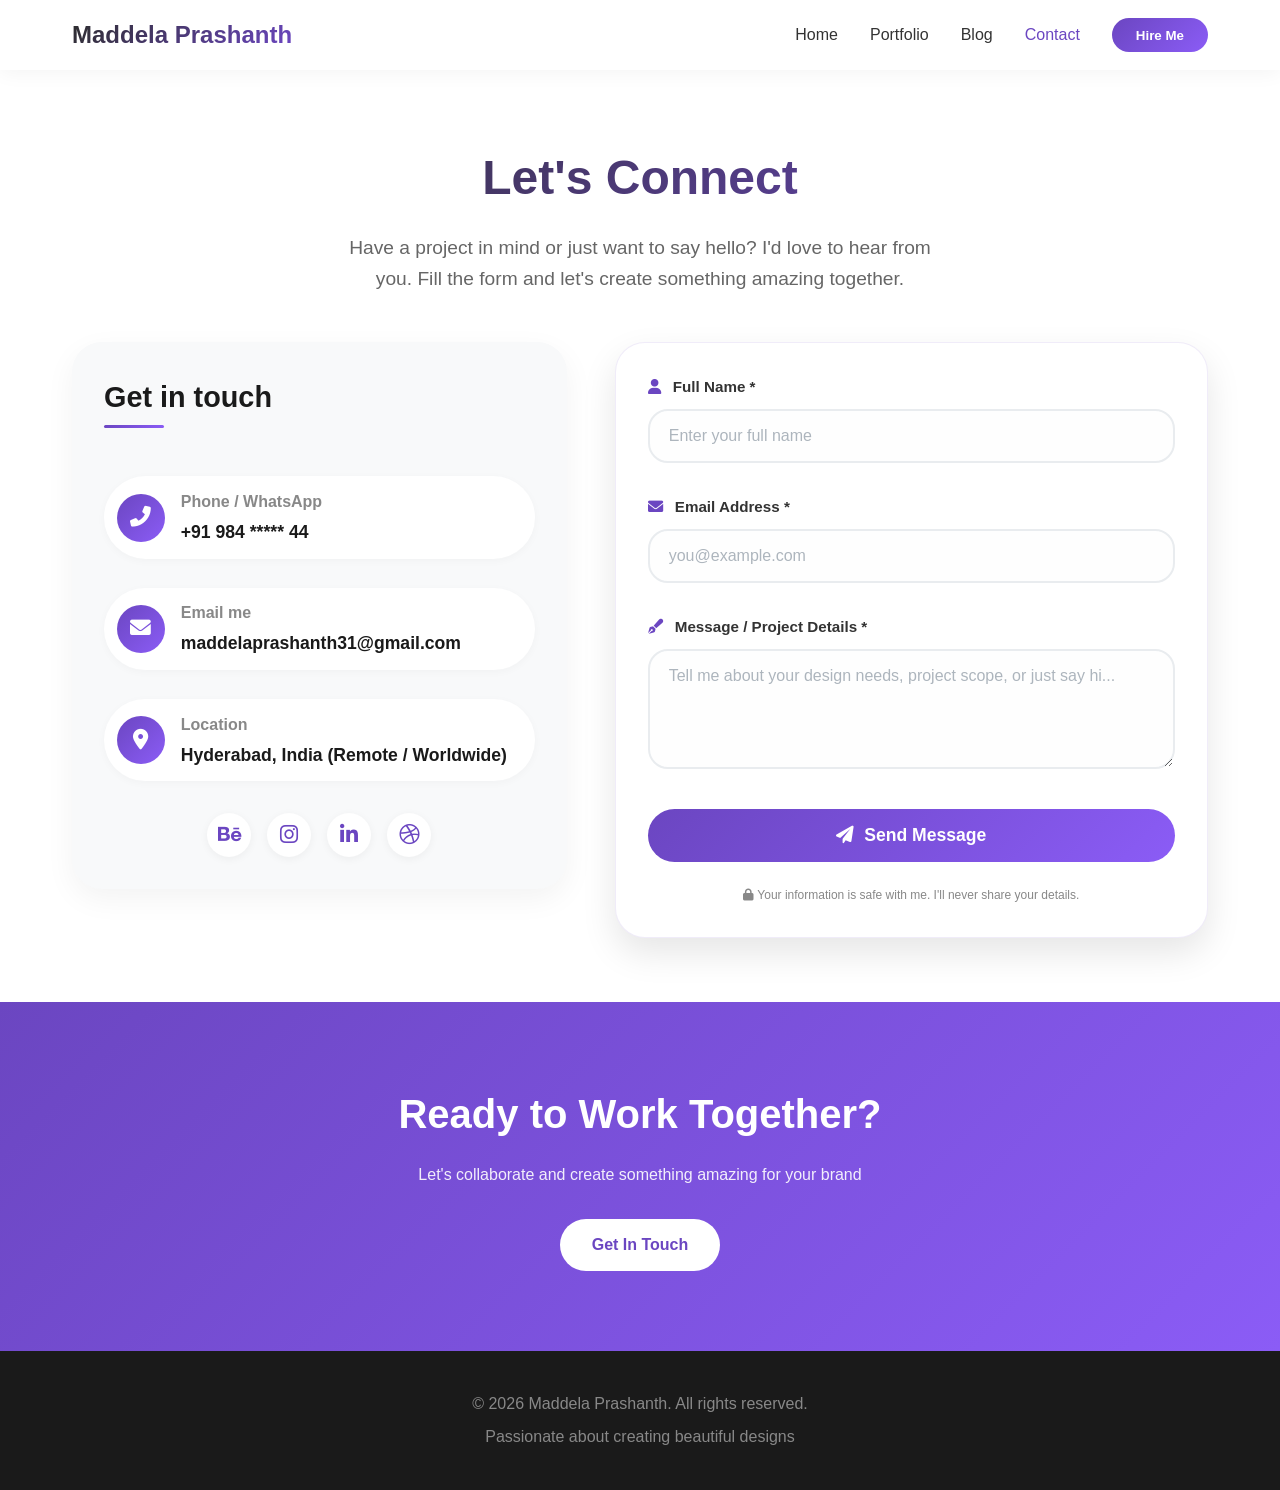
==== contact.html @ 42b09c0a "updated" ====
<!DOCTYPE html>
<html lang="en">
<head>
    <meta charset="UTF-8">
    <meta name="viewport" content="width=device-width, initial-scale=1.0">
    <meta name="description" content="Contact Maddela Prashanth - Graphic Designer for collaborations and projects">
    <title>Contact Me | Maddela Prashanth</title>
    <!-- Font Awesome Icons -->
    <link rel="stylesheet" href="https://cdnjs.cloudflare.com/ajax/libs/font-awesome/6.0.0-beta3/css/all.min.css">
    <link rel="stylesheet" href="index.css">
</head>
<body>
    <!-- Navigation Header (identical to existing design) -->
    <header class="navbar">
        <div class="nav-container">
            <div class="logo">
                <a href="index.html">Maddela Prashanth</a>
            </div>
            <button class="hamburger" id="hamburger">
                <span></span>
                <span></span>
                <span></span>
            </button>
            <nav class="nav-menu" id="navMenu">
                <a href="index.html" class="nav-link">Home</a>
                <a href="Portfolio Page.html" class="nav-link">Portfolio</a>
                <a href="https://prashanthdesigner07.blogspot.com/2025/08/graphic-design.html?m=1" target="_blank" class="nav-link">Blog</a>
                <a href="contact.html" class="nav-link active">Contact</a>
                <button class="btn-hire" id="hireMeBtn">Hire Me</button>
            </nav>
        </div>
    </header> 

    <!-- Contact Page Main Content -->
    <div class="contact-page-wrapper">
        <div class="contact-header">
            <h1>Let's Connect</h1>
            <p>Have a project in mind or just want to say hello? I'd love to hear from you. Fill the form and let's create something amazing together.</p>
        </div>

        <div class="contact-grid">
            <!-- Left side: contact information cards -->
            <div class="contact-info">
                <h3 class="info-title">Get in touch</h3>
                <div class="info-detail">
                    <div class="info-item">
                        <div class="info-icon"><i class="fas fa-phone-alt"></i></div>
                        <div class="info-text">
                            <h4>Phone / WhatsApp</h4>
                            <a href="tel:984-827-3244">+91 984 ***** 44</a>
                        </div>
                    </div>
                    <div class="info-item">
                        <div class="info-icon"><i class="fas fa-envelope"></i></div>
                        <div class="info-text">
                            <h4>Email me</h4>
                            <a href="mailto:maddelaprashanth31@gmail.com">maddelaprashanth31@gmail.com</a>
                        </div>
                    </div>
                    <div class="info-item">
                        <div class="info-icon"><i class="fas fa-map-marker-alt"></i></div>
                        <div class="info-text">
                            <h4>Location</h4>
                            <p>Hyderabad, India (Remote / Worldwide)</p>
                        </div>
                    </div>
                </div>
                <div class="social-links">
                    <a href="#" class="social-icon" aria-label="Behance"><i class="fab fa-behance"></i></a>
                    <a href="#" class="social-icon" aria-label="Instagram"><i class="fab fa-instagram"></i></a>
                    <a href="https://www.linkedin.com/in/maddela-prashanth-a5a349386" class="social-icon" aria-label="LinkedIn"><i class="fab fa-linkedin-in"></i></a>
                    <a href="#" class="social-icon" aria-label="Dribbble"><i class="fab fa-dribbble"></i></a>
                </div>
            </div>

            <!-- Right side: contact form with validation -->
            <div class="contact-form-container">
                <div class="success-message" id="successMessage">
                    <i class="fas fa-check-circle" style="font-size: 1.5rem;"></i>
                    <span>Thank you! Your message has been sent successfully. I'll get back to you soon.</span>
                </div>
                <form id="contactForm" action="#" method="POST">
                    <div class="form-group">
                        <label for="fullname"><i class="fas fa-user"></i> Full Name *</label>
                        <input type="text" id="fullname" class="form-control" placeholder="Enter your full name" autocomplete="name">
                        <div class="error-message" id="nameError"></div>
                    </div>
                    <div class="form-group">
                        <label for="email"><i class="fas fa-envelope"></i> Email Address *</label>
                        <input type="email" id="email" class="form-control" placeholder="you@example.com" autocomplete="email">
                        <div class="error-message" id="emailError"></div>
                    </div>
                    <div class="form-group">
                        <label for="message"><i class="fas fa-pen-fancy"></i> Message / Project Details *</label>
                        <textarea id="message" class="form-control" placeholder="Tell me about your design needs, project scope, or just say hi..."></textarea>
                        <div class="error-message" id="messageError"></div>
                    </div>
                    <button type="submit" class="btn-submit"><i class="fas fa-paper-plane"></i> Send Message</button>
                </form>
                <p style="font-size: 0.75rem; text-align: center; margin-top: 1.5rem; color: #888;">
                    <i class="fas fa-lock"></i> Your information is safe with me. I'll never share your details.
                </p>
            </div>
        </div>
    </div>

    <!-- CTA Section -->
    <section class="cta">
        <h2>Ready to Work Together?</h2>
        <p>Let's collaborate and create something amazing for your brand</p>
        <a href="tel:984-827-3244" class="btn btn-primary">Get In Touch</a>
    </section>

    <!-- Footer -->
    <footer class="footer">
        <div class="footer-content">
            <p>&copy; 2026 Maddela Prashanth. All rights reserved.</p>
            <p>Passionate about creating beautiful designs</p>
        </div>
    </footer>

    <!-- Modal for Portfolio Items (kept for consistency) -->
    <div id="portfolioModal" class="modal">
        <div class="modal-content">
            <span class="modal-close">&times;</span>
            <div class="modal-image-container">
                <img id="modalImage" src="" alt="Portfolio Image">
            </div>
            <div class="modal-info">
                <h3 id="modalTitle"></h3>
                <p id="modalCategory"></p>
            </div>
        </div>
    </div>

    <script src="script.js"></script>
    <!-- Additional contact form validation that integrates with existing script.js -->
    <script>
---- index.css ----
/* ==================== RESET & BASE STYLES ==================== */
* {
    margin: 0;
    padding: 0;
    box-sizing: border-box;
}

body {
    font-family: 'Segoe UI', Tahoma, Geneva, Verdana, sans-serif;
    line-height: 1.6;
    color: #1a1a1a;
    background-color: #ffffff;
    overflow-x: hidden;
}

/* ==================== NAVBAR ==================== */
.navbar {
    position: fixed;
    top: 0;
    width: 100%;
    background: rgba(255, 255, 255, 0.98);
    backdrop-filter: blur(10px);
    box-shadow: 0 2px 20px rgba(0, 0, 0, 0.05);
    z-index: 1000;
    padding: 1rem 0;
}

.nav-container {
    max-width: 1200px;
    margin: 0 auto;
    padding: 0 2rem;
    display: flex;
    justify-content: space-between;
    align-items: center;
}

.logo a {
    font-size: 1.5rem;
    font-weight: 700;
    text-decoration: none;
    background: linear-gradient(135deg, #2d2d2d, #6b46c1);
    -webkit-background-clip: text;
    background-clip: text;
    color: transparent;
}

.nav-menu {
    display: flex;
    gap: 2rem;
    align-items: center;
}

.nav-link {
    text-decoration: none;
    color: #333;
    font-weight: 500;
    transition: color 0.3s;
}

.nav-link:hover, .nav-link.active {
    color: #6b46c1;
}

.btn-hire {
    background: linear-gradient(135deg, #6b46c1, #8b5cf6);
    border: none;
    padding: 0.6rem 1.5rem;
    border-radius: 40px;
    color: white;
    font-weight: 600;
    cursor: pointer;
    transition: transform 0.3s, box-shadow 0.3s;
}

.btn-hire:hover {
    transform: translateY(-2px);
    box-shadow: 0 5px 15px rgba(107, 70, 193, 0.3);
}

/* Hamburger Menu */
.hamburger {
    display: none;
    flex-direction: column;
    cursor: pointer;
    background: none;
    border: none;
}

.hamburger span {
    width: 25px;
    height: 3px;
    background: #333;
    margin: 3px 0;
    transition: 0.3s;
}

/* ==================== HERO SECTION ==================== */
.hero {
    display: flex;
    align-items: center;
    justify-content: space-between;
    max-width: 1200px;
    margin: 120px auto 0;
    padding: 4rem 2rem;
    gap: 3rem;
}

.hero-content {
    flex: 1;
}

.hero-title {
    font-size: 4rem;
    line-height: 1.2;
    margin-bottom: 1.5rem;
}

.gradient-text {
    background: linear-gradient(135deg, #6b46c1, #e94057);
    -webkit-background-clip: text;
    background-clip: text;
    color: transparent;
}

.highlight {
    color: #6b46c1;
}

.hero-subtitle {
    font-size: 1.2rem;
    color: #666;
    margin-bottom: 2rem;
    max-width: 500px;
}

.hero-image {
    flex: 1;
    display: flex;
    justify-content: center;
}

.image-placeholder-1 {
    background-image: url("imagess/Circle.png");
    background-size: cover;
    width: 350px;
    height: 350px;
    /* background: linear-gradient(135deg, #6b46c1, #8b5cf6); */
    border-radius: 50%;
    box-shadow: 0 20px 40px rgba(107, 70, 193, 0.2);
}

/* ==================== BUTTONS ==================== */
.btn {
    display: inline-block;
    padding: 0.8rem 2rem;
    text-decoration: none;
    border-radius: 40px;
    font-weight: 600;
    transition: all 0.3s;
    cursor: pointer;
}

.btn-primary {
    background: linear-gradient(135deg, #6b46c1, #8b5cf6);
    color: white;
    border: none;
}

.btn-primary:hover {
    transform: translateY(-3px);
    box-shadow: 0 10px 20px rgba(107, 70, 193, 0.3);
}

.btn-secondary {
    background: transparent;
    color: #6b46c1;
    border: 2px solid #6b46c1;
}

.btn-secondary:hover {
    background: #6b46c1;
    color: white;
}

/* ==================== ABOUT SECTION ==================== */
.about {
    background: #f8f9fa;
    padding: 5rem 2rem;
}

.about-content {
    max-width: 1200px;
    margin: 0 auto;
    display: flex;
    align-items: center;
    gap: 4rem;
}

.about-text {
    flex: 1;
}

.about-text h2 {
    font-size: 2.5rem;
    margin-bottom: 1.5rem;
}

.about-text p {
    color: #666;
    margin-bottom: 2rem;
    line-height: 1.8;
}

.about-image {
    flex: 1;
}

.image-placeholder {
    background-image: url("imagess/system.png");
    background-size: cover;
    width: 100%;
    height: 300px;
    /* background: linear-gradient(135deg, #ddd, #bbb); */
    border-radius: 20px;
}

/* ==================== SERVICES SECTION ==================== */
.services {
    max-width: 1200px;
    margin: 0 auto;
    padding: 5rem 2rem;
    text-align: center;
}

.services h2 {
    font-size: 2.5rem;
    margin-bottom: 3rem;
}

.services-grid {
    display: grid;
    grid-template-columns: repeat(auto-fit, minmax(300px, 1fr));
    gap: 2rem;
}

.service-card {
    background: white;
    padding: 2rem;
    border-radius: 20px;
    box-shadow: 0 5px 20px rgba(0, 0, 0, 0.05);
    transition: transform 0.3s;
}

.service-card:hover {
    transform: translateY(-10px);
}

.service-icon {
    margin-bottom: 1.5rem;
}

.icon-box {
    background-image: url("./imagess/Social\ Media\ Icon.png");
    background-size: cover;
    width: 90px;
    height: 90px;
    /* background: linear-gradient(135deg, #6b46c1, #8b5cf6); */
    border-radius: 20px;
    margin: 0 auto;
}

.icon-box-2 {
        background-image: url("./imagess/Broucher\ icon.png");
    background-size: cover;
    width: 90px;
    height: 90px;
    /* background: linear-gradient(135deg, #6b46c1, #8b5cf6); */
    border-radius: 20px;
    margin: 0 auto;
}

.icon-box-3 {
            background-image: url("./imagess/Print\ icon.png");
    background-size: cover;
    width: 90px;
    height: 90px;
    /* background: linear-gradient(135deg, #6b46c1, #8b5cf6); */
    border-radius: 20px;
    margin: 0 auto;
}

.service-card h3 {
    margin-bottom: 1rem;
}

.service-card p {
    color: #666;
}

/* ==================== PORTFOLIO PAGE STYLES ==================== */
.portfolio-header {
    text-align: center;
    padding: 120px 2rem 3rem;
    background: linear-gradient(135deg, #f8f9fa, #fff);
}

.portfolio-header h1 {
    font-size: 3rem;
    margin-bottom: 1rem;
}

.filter-section {
    text-align: center;
    padding: 2rem;
}

.filter-buttons {
    display: flex;
    justify-content: center;
    gap: 1rem;
    flex-wrap: wrap;
}

.filter-btn {
    padding: 0.6rem 1.5rem;
    border: 2px solid #6b46c1;
    background: transparent;
    color: #6b46c1;
    border-radius: 40px;
    cursor: pointer;
    font-weight: 600;
    transition: all 0.3s;
}

.filter-btn:hover, .filter-btn.active {
    background: #6b46c1;
    color: white;
}

.portfolio {
    max-width: 1200px;
    margin: 0 auto;
    padding: 2rem;
}

.portfolio-grid {
    display: grid;
    grid-template-columns: repeat(auto-fill, minmax(350px, 1fr));
    gap: 2rem;
}

.portfolio-item {
    background: white;
    border-radius: 15px;
    overflow: hidden;
    box-shadow: 0 5px 15px rgba(0, 0, 0, 0.1);
    cursor: pointer;
    transition: transform 0.3s, box-shadow 0.3s;
}

.portfolio-item:hover {
    transform: translateY(-5px);
    box-shadow: 0 10px 25px rgba(0, 0, 0, 0.15);
}

.portfolio-image {
    height: 250px;
    overflow: hidden;
}

.image-placeholder-3, .image-placeholder-4, .image-placeholder-5,
.image-placeholder-6, .image-placeholder-7, .image-placeholder-8,
.image-placeholder-9, .image-placeholder-10, .image-placeholder-11 {
    width: 100%;
    height: 100%;
    background-size: cover;
    background-position: center;
    transition: transform 0.3s;
}

.portfolio-item:hover .portfolio-image div {
    transform: scale(1.05);
}

/* Portfolio Image Backgrounds */
.image-placeholder-3 { background-image: url('https://images.unsplash.com/photo-1442512595331-e89e73853f31?w=400&h=250&fit=crop'); background-size: cover; }
.image-placeholder-4 { background-image: url('imagess/SAIL\ INTO\ Discover\ the\ world\'s\ most\ breathtaking.jpg'); background-size: cover; }
.image-placeholder-5 { background-image: url('https://images.unsplash.com/photo-1556761175-b413da4baf72?w=400&h=250&fit=crop'); background-size: cover; }
.image-placeholder-6 { background-image: url('https://images.unsplash.com/photo-1445205170230-053b83016050?w=400&h=250&fit=crop'); background-size: cover; }
.image-placeholder-7 { background-image: url('https://images.unsplash.com/photo-1561070791-2526d30994b5?w=400&h=250&fit=crop'); background-size: cover; }
.image-placeholder-8 { background-image: url('imagess/Graphihc\ Designer.jpg'); background-size: cover; }
.image-placeholder-9 { background-image: url('https://images.unsplash.com/photo-1517248135467-4c7edcad34c4?w=400&h=250&fit=crop'); background-size: cover; }
.image-placeholder-10 { background-image: url('https://images.unsplash.com/photo-1512941937669-90a1b58e7e9c?w=400&h=250&fit=crop'); background-size: cover; }
.image-placeholder-11 { background-image: url('https://images.unsplash.com/photo-1563986768609-322da13575f3?w=400&h=250&fit=crop'); background-size: cover; }

.portfolio-info {
    padding: 1.5rem;
}

.portfolio-info h3 {
    margin-bottom: 0.5rem;
}

.portfolio-info p {
    color: #6b46c1;
    font-weight: 500;
}

/* ==================== MODAL STYLES ==================== */
.modal {
    display: none;
    position: fixed;
    z-index: 2000;
    left: 0;
    top: 0;
    width: 100%;
    height: 100%;
    background-color: rgba(0, 0, 0, 0.85);
    backdrop-filter: blur(5px);
    animation: fadeIn 0.3s ease;
}

@keyframes fadeIn {
    from { opacity: 0; }
    to { opacity: 1; }
}

.modal-content {
    position: relative;
    background: white;
    margin: 5% auto;
    padding: 0;
    width: 90%;
    height: 100%;
    max-width: 800px;
    border-radius: 20px;
    overflow: hidden;
    animation: slideUp 0.3s ease;
}

@keyframes slideUp {
    from {
        transform: translateY(50px);
        opacity: 0;
    }
    to {
        transform: translateY(0);
        opacity: 1;
    }
}

.modal-close {
    position: absolute;
    top: 15px;
    right: 25px;
    color: white;
    font-size: 35px;
    font-weight: bold;
    cursor: pointer;
    z-index: 10;
    background: rgba(0,0,0,0.5);
    width: 40px;
    height: 40px;
    border-radius: 50%;
    display: flex;
    align-items: center;
    justify-content: center;
    transition: 0.3s;
}

.modal-close:hover {
    background: #6b46c1;
    transform: rotate(90deg);
}

.modal-image-container {
    width: 100%;
    max-height: 500px;
    overflow: hidden;
}

#modalImage {
    width: 100%;
    height: auto;
    display: block;
}

.modal-info {
    padding: 1.5rem;
    text-align: center;
}

.modal-info h3 {
    font-size: 1.8rem;
    margin-bottom: 0.5rem;
    color: #1a1a1a;
}

.modal-info p {
    color: #6b46c1;
    font-weight: 500;
    font-size: 1.1rem;
}

/* ==================== CTA SECTION ==================== */
.cta {
    text-align: center;
    padding: 5rem 2rem;
    background: linear-gradient(135deg, #6b46c1, #8b5cf6);
    color: white;
}

.cta h2 {
    font-size: 2.5rem;
    margin-bottom: 1rem;
}

.cta p {
    margin-bottom: 2rem;
    opacity: 0.9;
}

.cta .btn-primary {
    background: white;
    color: #6b46c1;
}

.cta .btn-primary:hover {
    transform: translateY(-3px);
    box-shadow: 0 10px 20px rgba(0, 0, 0, 0.2);
}

/* ==================== FOOTER ==================== */
.footer {
    background: #1a1a1a;
    color: #888;
    text-align: center;
    padding: 2rem;
}

.footer-content p {
    margin: 0.5rem 0;
}

/* ==================== RESPONSIVE DESIGN ==================== */
@media (max-width: 768px) {
    .hamburger {
        display: flex;
    }
    
    .nav-menu {
        position: fixed;
        top: 70px;
        left: -100%;
        width: 100%;
        height: calc(100vh - 70px);
        background: white;
        flex-direction: column;
        padding: 2rem;
        transition: left 0.3s;
        gap: 1.5rem;
    }
    
    .nav-menu.active {
        left: 0;
    }
    
    .hamburger.active span:nth-child(1) {
        transform: rotate(45deg) translate(5px, 5px);
    }
    
    .hamburger.active span:nth-child(2) {
        opacity: 0;
    }
    
    .hamburger.active span:nth-child(3) {
        transform: rotate(-45deg) translate(7px, -6px);
    }
    
    .hero {
        flex-direction: column;
        text-align: center;
        margin-top: 80px;
    }
    
    .hero-title {
        font-size: 2.5rem;
    }
    
    .hero-subtitle {
        margin-left: auto;
        margin-right: auto;
    }
    
    .about-content {
        flex-direction: column;
        text-align: center;
    }
    
    .portfolio-grid {
        grid-template-columns: 1fr;
    }
    
    .modal-content {
        width: 95%;
        margin: 10% auto;
    }
    
    .modal-info h3 {
        font-size: 1.4rem;
    }
}

/* ==================== CONTACT PAGE STYLES ==================== */
/* Add these styles to your existing index.css file */

.contact-page-wrapper {
    max-width: 1200px;
    margin: 0 auto;
    padding: 140px 2rem 4rem;
}

.contact-header {
    text-align: center;
    margin-bottom: 3rem;
}

.contact-header h1 {
    font-size: 3rem;
    background: linear-gradient(135deg, #2d2d2d, #6b46c1);
    -webkit-background-clip: text;
    background-clip: text;
    color: transparent;
    margin-bottom: 1rem;
}

.contact-header p {
    color: #666;
    font-size: 1.2rem;
    max-width: 600px;
    margin: 0 auto;
}

.contact-grid {
    display: grid;
    grid-template-columns: 1fr 1.2fr;
    gap: 3rem;
    align-items: start;
}

/* Contact Info Cards */
.contact-info {
    background: #f8f9fa;
    border-radius: 30px;
    padding: 2rem;
    box-shadow: 0 10px 30px rgba(0, 0, 0, 0.05);
    transition: transform 0.3s;
}

.contact-info:hover {
    transform: translateY(-5px);
}

.info-title {
    font-size: 1.8rem;
    margin-bottom: 1.5rem;
    color: #1a1a1a;
    position: relative;
    display: inline-block;
}

.info-title:after {
    content: '';
    position: absolute;
    bottom: -8px;
    left: 0;
    width: 60px;
    height: 3px;
    background: linear-gradient(135deg, #6b46c1, #8b5cf6);
    border-radius: 3px;
}

.info-detail {
    margin: 2rem 0;
}

.info-item {
    display: flex;
    align-items: center;
    gap: 1rem;
    margin-bottom: 1.8rem;
    padding: 0.8rem;
    background: white;
    border-radius: 60px;
    transition: all 0.3s;
    box-shadow: 0 2px 8px rgba(0, 0, 0, 0.03);
}

.info-item:hover {
    transform: translateX(5px);
    box-shadow: 0 5px 15px rgba(107, 70, 193, 0.1);
}

.info-icon {
    width: 48px;
    height: 48px;
    background: linear-gradient(135deg, #6b46c1, #8b5cf6);
    border-radius: 50%;
    display: flex;
    align-items: center;
    justify-content: center;
    color: white;
    font-size: 1.3rem;
}

.info-text h4 {
    font-size: 1rem;
    color: #888;
    margin-bottom: 0.2rem;
}

.info-text p, .info-text a {
    font-size: 1.1rem;
    font-weight: 600;
    color: #1a1a1a;
    text-decoration: none;
    transition: color 0.3s;
}

.info-text a:hover {
    color: #6b46c1;
}

.social-links {
    display: flex;
    gap: 1rem;
    margin-top: 2rem;
    justify-content: center;
}

.social-icon {
    width: 44px;
    height: 44px;
    background: white;
    border-radius: 50%;
    display: flex;
    align-items: center;
    justify-content: center;
    color: #6b46c1;
    font-size: 1.3rem;
    transition: all 0.3s;
    box-shadow: 0 2px 8px rgba(0, 0, 0, 0.05);
    text-decoration: none;
}

.social-icon:hover {
    background: linear-gradient(135deg, #6b46c1, #8b5cf6);
    color: white;
    transform: translateY(-3px);
}

/* Contact Form Container */
.contact-form-container {
    background: white;
    border-radius: 30px;
    padding: 2rem;
    box-shadow: 0 15px 35px rgba(0, 0, 0, 0.1);
    border: 1px solid rgba(107, 70, 193, 0.1);
}

.form-group {
    margin-bottom: 1.5rem;
}

.form-group label {
    display: block;
    margin-bottom: 0.6rem;
    font-weight: 600;
    color: #333;
    font-size: 0.95rem;
}

.form-group label i {
    margin-right: 8px;
    color: #6b46c1;
}

.form-control {
    width: 100%;
    padding: 1rem 1.2rem;
    border: 2px solid #e9ecef;
    border-radius: 20px;
    font-size: 1rem;
    transition: all 0.3s;
    font-family: inherit;
    background: #fefefe;
}

.form-control:focus {
    outline: none;
    border-color: #6b46c1;
    box-shadow: 0 0 0 3px rgba(107, 70, 193, 0.2);
}

textarea.form-control {
    resize: vertical;
    min-height: 120px;
}

.btn-submit {
    width: 100%;
    background: linear-gradient(135deg, #6b46c1, #8b5cf6);
    color: white;
    border: none;
    padding: 1rem;
    border-radius: 40px;
    font-size: 1.1rem;
    font-weight: 700;
    cursor: pointer;
    transition: all 0.3s;
    display: flex;
    align-items: center;
    justify-content: center;
    gap: 10px;
}

.btn-submit:hover {
    transform: translateY(-2px);
    box-shadow: 0 8px 20px rgba(107, 70, 193, 0.3);
}

/* Validation & Error States */
.error-message {
    color: #e94057;
    font-size: 0.8rem;
    margin-top: 0.5rem;
    display: flex;
    align-items: center;
    gap: 5px;
}

.error-message i {
    font-size: 0.7rem;
}

.form-control.error {
    border-color: #e94057;
    background-color: #fff5f7;
}

.success-message {
    background: #d4edda;
    color: #155724;
    padding: 1rem;
    border-radius: 16px;
    margin-bottom: 1.5rem;
    display: none;
    align-items: center;
    gap: 12px;
    border-left: 4px solid #28a745;
}

.success-message.show {
    display: flex;
}

::placeholder {
    color: #adb5bd;
    opacity: 1;
}

/* Responsive Design for Contact Page */
@media (max-width: 900px) {
    .contact-grid {
        grid-template-columns: 1fr;
        gap: 2rem;
    }
    .contact-page-wrapper {
        padding: 120px 1.5rem 3rem;
    }
    .contact-header h1 {
        font-size: 2.5rem;
    }
}

@media (max-width: 480px) {
    .info-item {
        flex-direction: column;
        text-align: center;
        border-radius: 25px;
    }
    .contact-info, .contact-form-container {
        padding: 1.5rem;
    }
    .info-icon {
        width: 55px;
        height: 55px;
    }
    .info-text h4 {
        font-size: 0.9rem;
    }
    .info-text p, .info-text a {
        font-size: 1rem;
    }
    .social-icon {
        width: 38px;
        height: 38px;
        font-size: 1.1rem;
    }
    .btn-submit {
        font-size: 1rem;
        padding: 0.9rem;
    }
    .contact-header h1 {
        font-size: 2rem;
    }
    .contact-header p {
        font-size: 1rem;
    }
}
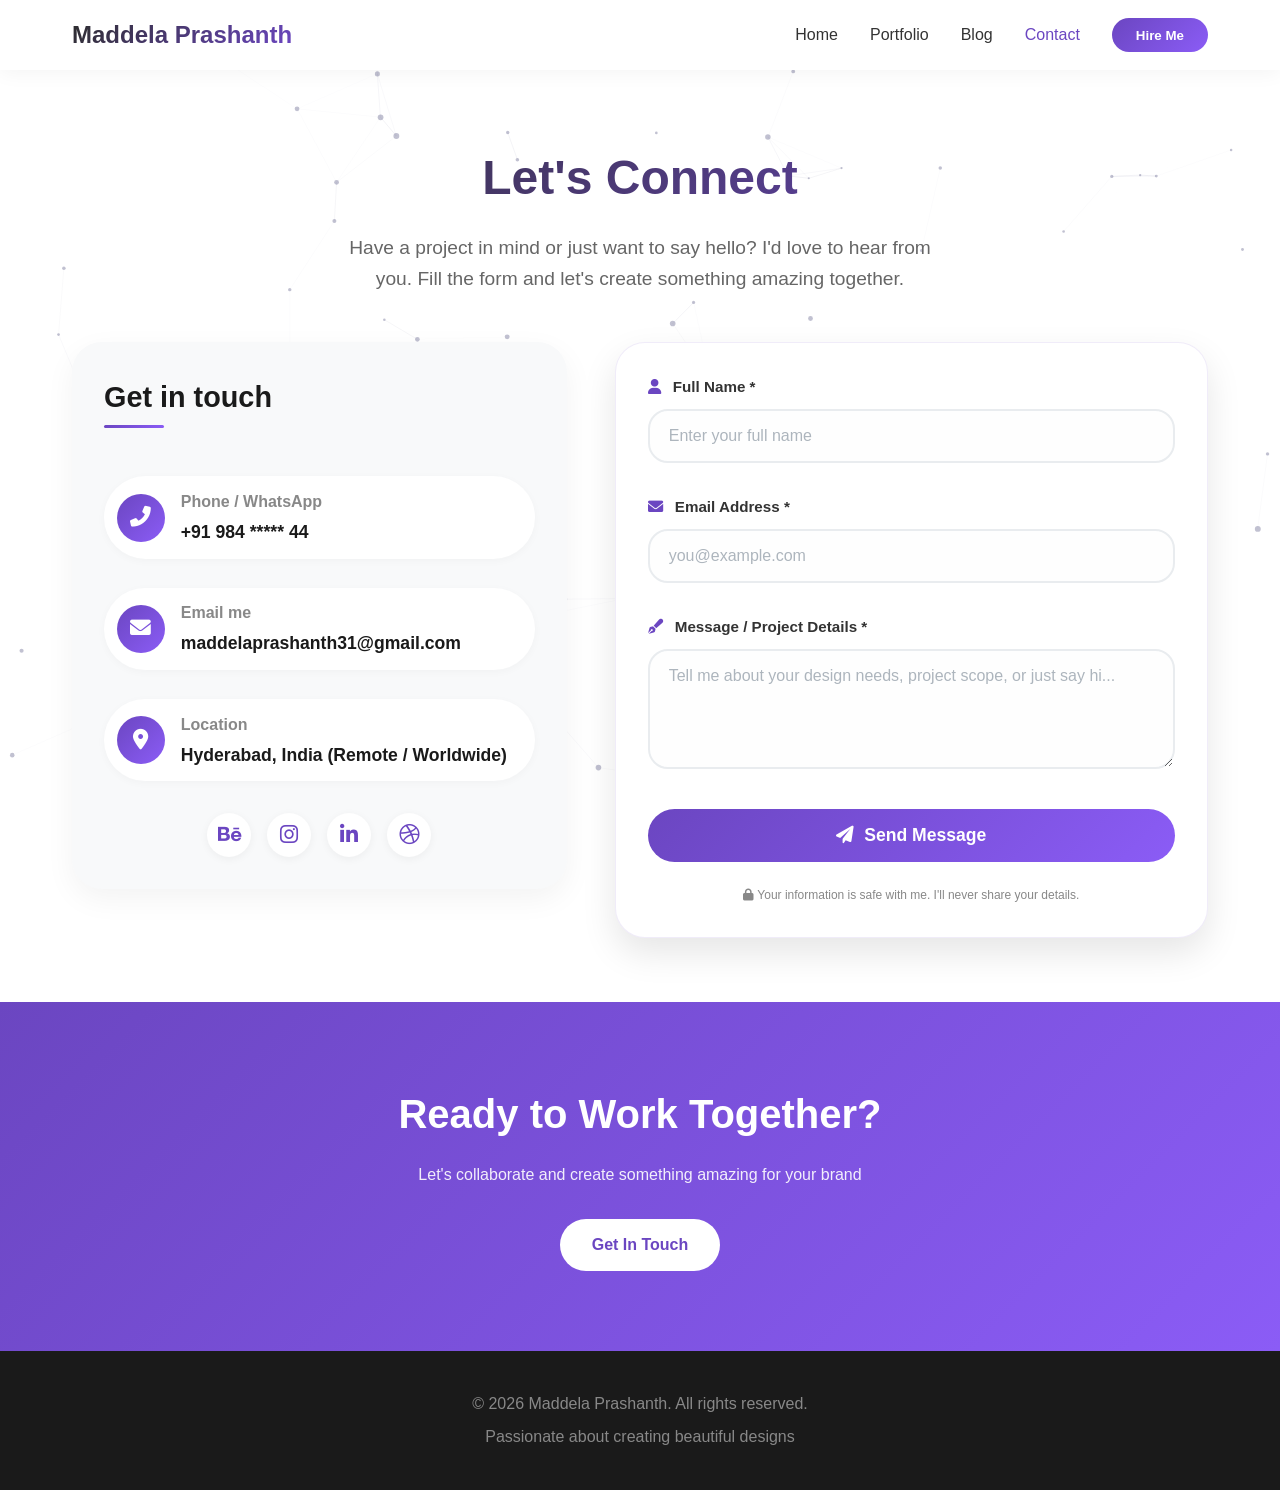
==== commit 365f9234: "updated" ====
--- a/contact.html
+++ b/contact.html
@@ -68,7 +68,7 @@
                 <div class="social-links">
                     <a href="#" class="social-icon" aria-label="Behance"><i class="fab fa-behance"></i></a>
                     <a href="#" class="social-icon" aria-label="Instagram"><i class="fab fa-instagram"></i></a>
-                    <a href="https://www.linkedin.com/in/maddela-prashanth-a5a349386" class="social-icon" aria-label="LinkedIn"><i class="fab fa-linkedin-in"></i></a>
+                    <a href="https://www.linkedin.com/in/maddela-prashanth-a5a349386" target="_blank" class="social-icon" aria-label="LinkedIn"><i class="fab fa-linkedin-in"></i></a>
                     <a href="#" class="social-icon" aria-label="Dribbble"><i class="fab fa-dribbble"></i></a>
                 </div>
             </div>
@@ -133,6 +133,88 @@
         </div>
     </div>
 
+
+
+
+
+<canvas id="particleCanvas"></canvas>
+
+<script>
+  const canvas = document.getElementById('particleCanvas');
+  const ctx = canvas.getContext('2d');
+  let particles = [];
+
+  function initCanvas() {
+    canvas.width = window.innerWidth;
+    canvas.height = window.innerHeight;
+    canvas.style.position = 'fixed';
+    canvas.style.top = '0';
+    canvas.style.left = '0';
+    canvas.style.zIndex = '-1';
+    canvas.style.pointerEvents = 'none';
+  }
+
+  function createParticles() {
+    const particleCount = 80;
+    for (let i = 0; i < particleCount; i++) {
+      particles.push({
+        x: Math.random() * canvas.width,
+        y: Math.random() * canvas.height,
+        radius: Math.random() * 2 + 1,
+        vx: (Math.random() - 0.5) * 0.3,
+        vy: (Math.random() - 0.5) * 0.3
+      });
+    }
+  }
+
+  function drawParticles() {
+    ctx.clearRect(0, 0, canvas.width, canvas.height);
+    ctx.fillStyle = 'rgba(100, 100, 140, 0.4)';
+    for (let i = 0; i < particles.length; i++) {
+      let p = particles[i];
+      ctx.beginPath();
+      ctx.arc(p.x, p.y, p.radius, 0, Math.PI * 2);
+      ctx.fill();
+      p.x += p.vx;
+      p.y += p.vy;
+
+      if (p.x < 0 || p.x > canvas.width) p.vx *= -1;
+      if (p.y < 0 || p.y > canvas.height) p.vy *= -1;
+
+      for (let j = i + 1; j < particles.length; j++) {
+        let p2 = particles[j];
+        let dx = p.x - p2.x;
+        let dy = p.y - p2.y;
+        let distance = Math.sqrt(dx * dx + dy * dy);
+        if (distance < 100) {
+          ctx.beginPath();
+          ctx.strokeStyle = `rgba(100, 100, 140, ${0.2 * (1 - distance / 100)})`;
+          ctx.lineWidth = 0.5;
+          ctx.moveTo(p.x, p.y);
+          ctx.lineTo(p2.x, p2.y);
+          ctx.stroke();
+        }
+      }
+    }
+    requestAnimationFrame(drawParticles);
+  }
+
+  window.addEventListener('resize', () => {
+    canvas.width = window.innerWidth;
+    canvas.height = window.innerHeight;
+    particles = [];
+    createParticles();
+  });
+
+  initCanvas();
+  createParticles();
+  drawParticles();
+</script>
+
+
+
+
+
     <script src="script.js"></script>
     <!-- Additional contact form validation that integrates with existing script.js -->
     <script>
--- a/index.css
+++ b/index.css
@@ -917,4 +917,13 @@
     .contact-header p {
         font-size: 1rem;
     }
-}+}
+
+
+
+
+
+
+
+
+
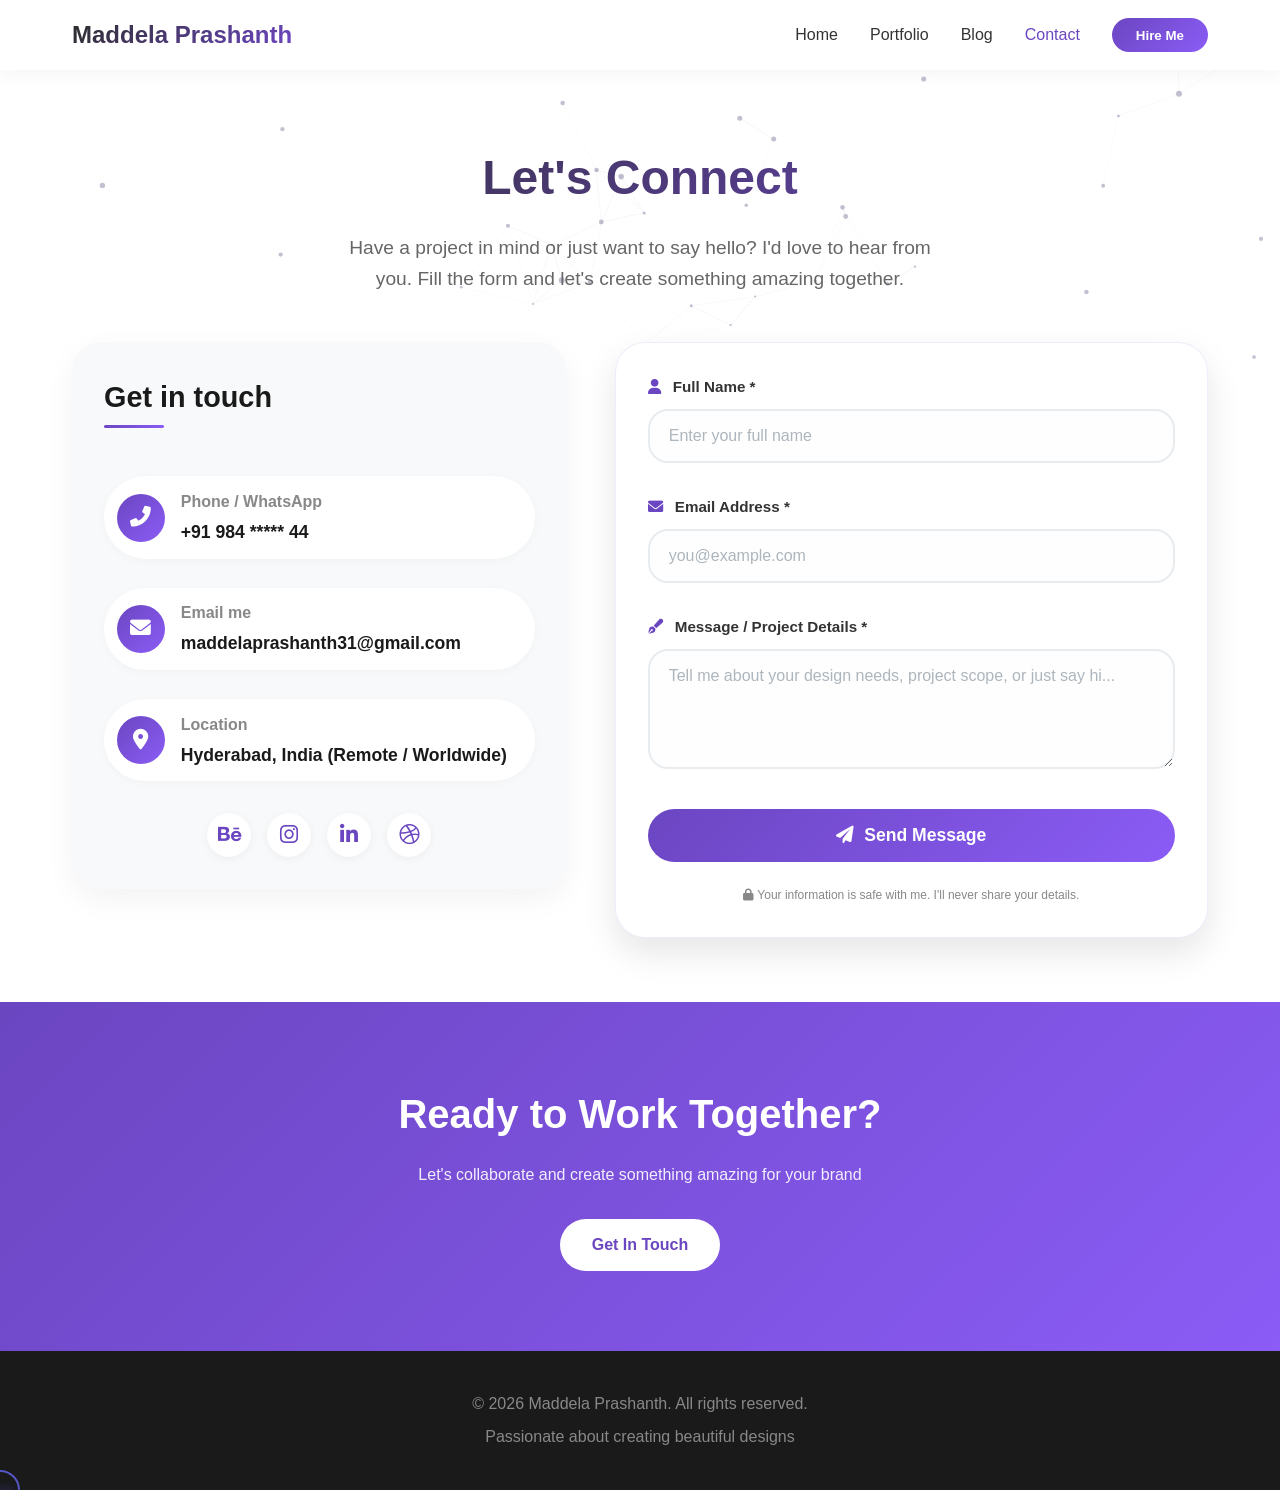
==== commit 94098cdf: "updated" ====
--- a/contact.html
+++ b/contact.html
@@ -212,7 +212,200 @@
 </script>
 
 
-
+<style>
+  .cursor-particle {
+    position: fixed;
+    width: 4px;
+    height: 4px;
+    background: #6366f1;
+    border-radius: 50%;
+    pointer-events: none;
+    z-index: 9999;
+    opacity: 0;
+    transition: opacity 0.3s;
+  }
+  
+  .main-cursor {
+    position: fixed;
+    width: 12px;
+    height: 12px;
+    background: #6366f1;
+    border-radius: 50%;
+    pointer-events: none;
+    z-index: 10000;
+    transition: transform 0.05s linear;
+    box-shadow: 0 0 12px rgba(99, 102, 241, 0.6);
+    mix-blend-mode: difference;
+  }
+  
+  .cursor-ring {
+    position: fixed;
+    width: 40px;
+    height: 40px;
+    border: 2px solid #6366f1;
+    border-radius: 50%;
+    pointer-events: none;
+    z-index: 9999;
+    transition: all 0.2s cubic-bezier(0.2, 0.9, 0.4, 1.1);
+    opacity: 0.8;
+  }
+  
+  .cursor-ring.magnetic {
+    transform: scale(1.5);
+    border-color: #818cf8;
+    background: rgba(99, 102, 241, 0.1);
+    backdrop-filter: blur(4px);
+  }
+  
+  @media (max-width: 768px) {
+    .main-cursor, .cursor-ring, .cursor-particle {
+      display: none;
+    }
+  }
+</style>
+
+<script>
+  (function() {
+    // Create elements
+    const mainCursor = document.createElement('div');
+    const cursorRing = document.createElement('div');
+    mainCursor.className = 'main-cursor';
+    cursorRing.className = 'cursor-ring';
+    document.body.appendChild(mainCursor);
+    document.body.appendChild(cursorRing);
+    
+    // Trail particles array
+    let particles = [];
+    const MAX_PARTICLES = 12;
+    let mouseX = 0, mouseY = 0;
+    let ringX = 0, ringY = 0;
+    
+    // Create particle system
+    class Particle {
+      constructor(x, y) {
+        this.x = x;
+        this.y = y;
+        this.size = Math.random() * 3 + 1;
+        this.life = 1;
+        this.decay = 0.02 + Math.random() * 0.03;
+      }
+      
+      update() {
+        this.life -= this.decay;
+        return this.life > 0;
+      }
+      
+      draw(ctx) {
+        ctx.fillStyle = `rgba(99, 102, 241, ${this.life * 0.5})`;
+        ctx.beginPath();
+        ctx.arc(this.x, this.y, this.size * this.life, 0, Math.PI * 2);
+        ctx.fill();
+      }
+    }
+    
+    // Setup canvas for particles
+    const canvas = document.createElement('canvas');
+    canvas.style.position = 'fixed';
+    canvas.style.top = '0';
+    canvas.style.left = '0';
+    canvas.style.pointerEvents = 'none';
+    canvas.style.zIndex = '9998';
+    document.body.appendChild(canvas);
+    const ctx = canvas.getContext('2d');
+    
+    function resizeCanvas() {
+      canvas.width = window.innerWidth;
+      canvas.height = window.innerHeight;
+    }
+    window.addEventListener('resize', resizeCanvas);
+    resizeCanvas();
+    
+    // Track mouse
+    document.addEventListener('mousemove', (e) => {
+      mouseX = e.clientX;
+      mouseY = e.clientY;
+      
+      // Add particle trail
+      particles.push(new Particle(mouseX, mouseY));
+      if (particles.length > MAX_PARTICLES) particles.shift();
+      
+      // Update cursor position instantly
+      mainCursor.style.transform = `translate(${mouseX - 6}px, ${mouseY - 6}px)`;
+    });
+    
+    // Smooth ring animation
+    function animateRing() {
+      ringX += (mouseX - ringX) * 0.12;
+      ringY += (mouseY - ringY) * 0.12;
+      cursorRing.style.transform = `translate(${ringX - 20}px, ${ringY - 20}px)`;
+      requestAnimationFrame(animateRing);
+    }
+    animateRing();
+    
+    // Draw particles
+    function drawParticles() {
+      ctx.clearRect(0, 0, canvas.width, canvas.height);
+      particles = particles.filter(p => p.update());
+      particles.forEach(p => p.draw(ctx));
+      requestAnimationFrame(drawParticles);
+    }
+    drawParticles();
+    
+    // Magnetic effect on buttons/links
+    const magneticElements = document.querySelectorAll('a, button, .btn, .project-card');
+    
+    magneticElements.forEach(el => {
+      el.addEventListener('mouseenter', () => {
+        cursorRing.classList.add('magnetic');
+      });
+      
+      el.addEventListener('mouseleave', () => {
+        cursorRing.classList.remove('magnetic');
+      });
+      
+      el.addEventListener('mousemove', (e) => {
+        const rect = el.getBoundingClientRect();
+        const centerX = rect.left + rect.width / 2;
+        const centerY = rect.top + rect.height / 2;
+        const distX = mouseX - centerX;
+        const distY = mouseY - centerY;
+        const maxDist = 50;
+        const strength = Math.min(1, Math.sqrt(distX * distX + distY * distY) / maxDist);
+        
+        if (strength < 1) {
+          cursorRing.style.transform = `translate(${ringX - 20 + distX * 0.2}px, ${ringY - 20 + distY * 0.2}px)`;
+        }
+      });
+    });
+    
+    // Dynamic element observer
+    const observer = new MutationObserver(() => {
+      const newMagnetic = document.querySelectorAll('a, button, .btn, .project-card');
+      newMagnetic.forEach(el => {
+        if (!el.hasMagneticListener) {
+          el.hasMagneticListener = true;
+          el.addEventListener('mouseenter', () => cursorRing.classList.add('magnetic'));
+          el.addEventListener('mouseleave', () => cursorRing.classList.remove('magnetic'));
+        }
+      });
+    });
+    
+    observer.observe(document.body, { childList: true, subtree: true });
+    
+    // Hide on window leave
+    document.addEventListener('mouseleave', () => {
+      mainCursor.style.opacity = '0';
+      cursorRing.style.opacity = '0';
+      canvas.style.opacity = '0';
+    });
+    
+    document.addEventListener('mouseenter', () => {
+      mainCursor.style.opacity = '1';
+      cursorRing.style.opacity = '0.8';
+      canvas.style.opacity = '1';
+    });
+  })();
+</script>
 
 
     <script src="script.js"></script>
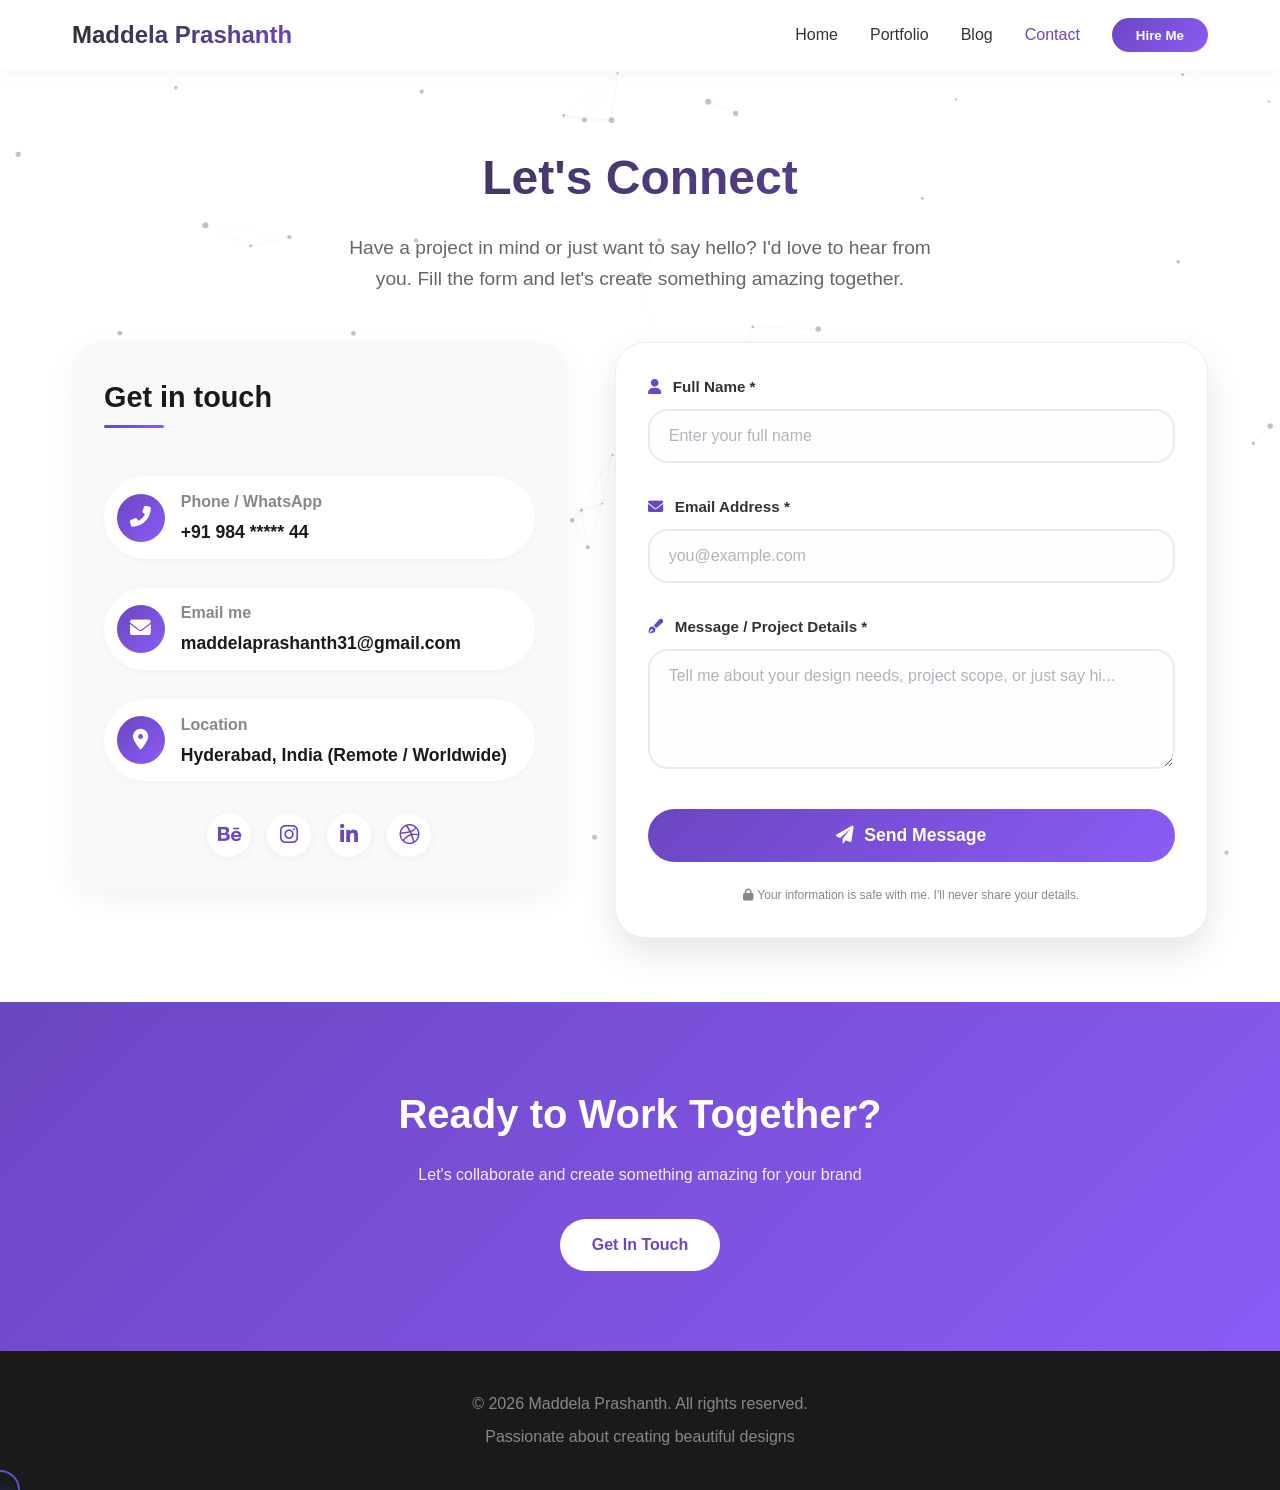
==== commit cde9330d: "updated" ====
--- a/contact.html
+++ b/contact.html
@@ -79,7 +79,7 @@
                     <i class="fas fa-check-circle" style="font-size: 1.5rem;"></i>
                     <span>Thank you! Your message has been sent successfully. I'll get back to you soon.</span>
                 </div>
-                <form id="contactForm" action="#" method="POST">
+                <form id="contactForm" action="name" method="POST">
                     <div class="form-group">
                         <label for="fullname"><i class="fas fa-user"></i> Full Name *</label>
                         <input type="text" id="fullname" class="form-control" placeholder="Enter your full name" autocomplete="name">
--- a/index.css
+++ b/index.css
@@ -1,929 +1,966 @@
 /* ==================== RESET & BASE STYLES ==================== */
 * {
-    margin: 0;
-    padding: 0;
-    box-sizing: border-box;
+  margin: 0;
+  padding: 0;
+  box-sizing: border-box;
 }
 
 body {
-    font-family: 'Segoe UI', Tahoma, Geneva, Verdana, sans-serif;
-    line-height: 1.6;
-    color: #1a1a1a;
-    background-color: #ffffff;
-    overflow-x: hidden;
+  font-family: "Segoe UI", Tahoma, Geneva, Verdana, sans-serif;
+  line-height: 1.6;
+  color: #1a1a1a;
+  background-color: #ffffff;
+  overflow-x: hidden;
 }
 
 /* ==================== NAVBAR ==================== */
 .navbar {
-    position: fixed;
-    top: 0;
-    width: 100%;
-    background: rgba(255, 255, 255, 0.98);
-    backdrop-filter: blur(10px);
-    box-shadow: 0 2px 20px rgba(0, 0, 0, 0.05);
-    z-index: 1000;
-    padding: 1rem 0;
+  position: fixed;
+  top: 0;
+  width: 100%;
+  background: rgba(255, 255, 255, 0.98);
+  backdrop-filter: blur(10px);
+  box-shadow: 0 2px 20px rgba(0, 0, 0, 0.05);
+  z-index: 1000;
+  padding: 1rem 0;
 }
 
 .nav-container {
-    max-width: 1200px;
-    margin: 0 auto;
-    padding: 0 2rem;
-    display: flex;
-    justify-content: space-between;
-    align-items: center;
+  max-width: 1200px;
+  margin: 0 auto;
+  padding: 0 2rem;
+  display: flex;
+  justify-content: space-between;
+  align-items: center;
 }
 
 .logo a {
-    font-size: 1.5rem;
-    font-weight: 700;
-    text-decoration: none;
-    background: linear-gradient(135deg, #2d2d2d, #6b46c1);
-    -webkit-background-clip: text;
-    background-clip: text;
-    color: transparent;
+  font-size: 1.5rem;
+  font-weight: 700;
+  text-decoration: none;
+  background: linear-gradient(135deg, #2d2d2d, #6b46c1);
+  -webkit-background-clip: text;
+  background-clip: text;
+  color: transparent;
 }
 
 .nav-menu {
-    display: flex;
-    gap: 2rem;
-    align-items: center;
+  display: flex;
+  gap: 2rem;
+  align-items: center;
 }
 
 .nav-link {
-    text-decoration: none;
-    color: #333;
-    font-weight: 500;
-    transition: color 0.3s;
-}
-
-.nav-link:hover, .nav-link.active {
-    color: #6b46c1;
+  text-decoration: none;
+  color: #333;
+  font-weight: 500;
+  transition: color 0.3s;
+}
+
+.nav-link:hover,
+.nav-link.active {
+  color: #6b46c1;
 }
 
 .btn-hire {
-    background: linear-gradient(135deg, #6b46c1, #8b5cf6);
-    border: none;
-    padding: 0.6rem 1.5rem;
-    border-radius: 40px;
-    color: white;
-    font-weight: 600;
-    cursor: pointer;
-    transition: transform 0.3s, box-shadow 0.3s;
+  background: linear-gradient(135deg, #6b46c1, #8b5cf6);
+  border: none;
+  padding: 0.6rem 1.5rem;
+  border-radius: 40px;
+  color: white;
+  font-weight: 600;
+  cursor: pointer;
+  transition:
+    transform 0.3s,
+    box-shadow 0.3s;
 }
 
 .btn-hire:hover {
-    transform: translateY(-2px);
-    box-shadow: 0 5px 15px rgba(107, 70, 193, 0.3);
+  transform: translateY(-2px);
+  box-shadow: 0 5px 15px rgba(107, 70, 193, 0.3);
 }
 
 /* Hamburger Menu */
 .hamburger {
-    display: none;
-    flex-direction: column;
-    cursor: pointer;
-    background: none;
-    border: none;
+  display: none;
+  flex-direction: column;
+  cursor: pointer;
+  background: none;
+  border: none;
 }
 
 .hamburger span {
-    width: 25px;
-    height: 3px;
-    background: #333;
-    margin: 3px 0;
-    transition: 0.3s;
+  width: 25px;
+  height: 3px;
+  background: #333;
+  margin: 3px 0;
+  transition: 0.3s;
 }
 
 /* ==================== HERO SECTION ==================== */
 .hero {
-    display: flex;
-    align-items: center;
-    justify-content: space-between;
-    max-width: 1200px;
-    margin: 120px auto 0;
-    padding: 4rem 2rem;
-    gap: 3rem;
+  display: flex;
+  align-items: center;
+  justify-content: space-between;
+  max-width: 1200px;
+  margin: 120px auto 0;
+  padding: 4rem 2rem;
+  gap: 3rem;
 }
 
 .hero-content {
-    flex: 1;
+  flex: 1;
 }
 
 .hero-title {
-    font-size: 4rem;
-    line-height: 1.2;
-    margin-bottom: 1.5rem;
+  font-size: 4rem;
+  line-height: 1.2;
+  margin-bottom: 1.5rem;
 }
 
 .gradient-text {
-    background: linear-gradient(135deg, #6b46c1, #e94057);
-    -webkit-background-clip: text;
-    background-clip: text;
-    color: transparent;
+  background: linear-gradient(135deg, #6b46c1, #e94057);
+  -webkit-background-clip: text;
+  background-clip: text;
+  color: transparent;
 }
 
 .highlight {
-    color: #6b46c1;
+  color: #6b46c1;
 }
 
 .hero-subtitle {
-    font-size: 1.2rem;
-    color: #666;
-    margin-bottom: 2rem;
-    max-width: 500px;
+  font-size: 1.2rem;
+  color: #666;
+  margin-bottom: 2rem;
+  max-width: 500px;
 }
 
 .hero-image {
-    flex: 1;
-    display: flex;
-    justify-content: center;
+  flex: 1;
+  display: flex;
+  justify-content: center;
 }
 
 .image-placeholder-1 {
-    background-image: url("imagess/Circle.png");
-    background-size: cover;
-    width: 350px;
-    height: 350px;
-    /* background: linear-gradient(135deg, #6b46c1, #8b5cf6); */
-    border-radius: 50%;
-    box-shadow: 0 20px 40px rgba(107, 70, 193, 0.2);
+  background-image: url("imagess/Circle.png");
+  background-size: cover;
+  width: 350px;
+  height: 350px;
+  /* background: linear-gradient(135deg, #6b46c1, #8b5cf6); */
+  border-radius: 50%;
+  box-shadow: 0 20px 40px rgba(107, 70, 193, 0.2);
 }
 
 /* ==================== BUTTONS ==================== */
 .btn {
-    display: inline-block;
-    padding: 0.8rem 2rem;
-    text-decoration: none;
-    border-radius: 40px;
-    font-weight: 600;
-    transition: all 0.3s;
-    cursor: pointer;
+  display: inline-block;
+  padding: 0.8rem 2rem;
+  text-decoration: none;
+  border-radius: 40px;
+  font-weight: 600;
+  transition: all 0.3s;
+  cursor: pointer;
 }
 
 .btn-primary {
-    background: linear-gradient(135deg, #6b46c1, #8b5cf6);
-    color: white;
-    border: none;
+  background: linear-gradient(135deg, #6b46c1, #8b5cf6);
+  color: white;
+  border: none;
 }
 
 .btn-primary:hover {
-    transform: translateY(-3px);
-    box-shadow: 0 10px 20px rgba(107, 70, 193, 0.3);
+  transform: translateY(-3px);
+  box-shadow: 0 10px 20px rgba(107, 70, 193, 0.3);
 }
 
 .btn-secondary {
-    background: transparent;
-    color: #6b46c1;
-    border: 2px solid #6b46c1;
+  background: transparent;
+  color: #6b46c1;
+  border: 2px solid #6b46c1;
 }
 
 .btn-secondary:hover {
-    background: #6b46c1;
-    color: white;
+  background: #6b46c1;
+  color: white;
 }
 
 /* ==================== ABOUT SECTION ==================== */
 .about {
-    background: #f8f9fa;
-    padding: 5rem 2rem;
+  background: #f8f9fa;
+  padding: 5rem 2rem;
 }
 
 .about-content {
-    max-width: 1200px;
-    margin: 0 auto;
-    display: flex;
-    align-items: center;
-    gap: 4rem;
+  max-width: 1200px;
+  margin: 0 auto;
+  display: flex;
+  align-items: center;
+  gap: 4rem;
 }
 
 .about-text {
-    flex: 1;
+  flex: 1;
 }
 
 .about-text h2 {
-    font-size: 2.5rem;
-    margin-bottom: 1.5rem;
+  font-size: 2.5rem;
+  margin-bottom: 1.5rem;
 }
 
 .about-text p {
-    color: #666;
-    margin-bottom: 2rem;
-    line-height: 1.8;
+  color: #666;
+  margin-bottom: 2rem;
+  line-height: 1.8;
 }
 
 .about-image {
-    flex: 1;
+  flex: 1;
 }
 
 .image-placeholder {
-    background-image: url("imagess/system.png");
-    background-size: cover;
-    width: 100%;
-    height: 300px;
-    /* background: linear-gradient(135deg, #ddd, #bbb); */
-    border-radius: 20px;
+  background-image: url("imagess/system.png");
+  background-size: cover;
+  width: 100%;
+  height: 300px;
+  /* background: linear-gradient(135deg, #ddd, #bbb); */
+  border-radius: 20px;
 }
 
 /* ==================== SERVICES SECTION ==================== */
 .services {
-    max-width: 1200px;
-    margin: 0 auto;
-    padding: 5rem 2rem;
-    text-align: center;
+  max-width: 1200px;
+  margin: 0 auto;
+  padding: 5rem 2rem;
+  text-align: center;
 }
 
 .services h2 {
-    font-size: 2.5rem;
-    margin-bottom: 3rem;
+  font-size: 2.5rem;
+  margin-bottom: 3rem;
 }
 
 .services-grid {
-    display: grid;
-    grid-template-columns: repeat(auto-fit, minmax(300px, 1fr));
-    gap: 2rem;
+  display: grid;
+  grid-template-columns: repeat(auto-fit, minmax(300px, 1fr));
+  gap: 2rem;
 }
 
 .service-card {
-    background: white;
-    padding: 2rem;
-    border-radius: 20px;
-    box-shadow: 0 5px 20px rgba(0, 0, 0, 0.05);
-    transition: transform 0.3s;
+  background: white;
+  padding: 2rem;
+  border-radius: 20px;
+  box-shadow: 0 5px 20px rgba(0, 0, 0, 0.05);
+  transition: transform 0.3s;
 }
 
 .service-card:hover {
-    transform: translateY(-10px);
+  transform: translateY(-10px);
 }
 
 .service-icon {
-    margin-bottom: 1.5rem;
+  margin-bottom: 1.5rem;
 }
 
 .icon-box {
-    background-image: url("./imagess/Social\ Media\ Icon.png");
-    background-size: cover;
-    width: 90px;
-    height: 90px;
-    /* background: linear-gradient(135deg, #6b46c1, #8b5cf6); */
-    border-radius: 20px;
-    margin: 0 auto;
+  background-image: url("./imagess/Social\ Media\ Icon.png");
+  background-size: cover;
+  width: 90px;
+  height: 90px;
+  /* background: linear-gradient(135deg, #6b46c1, #8b5cf6); */
+  border-radius: 20px;
+  margin: 0 auto;
 }
 
 .icon-box-2 {
-        background-image: url("./imagess/Broucher\ icon.png");
-    background-size: cover;
-    width: 90px;
-    height: 90px;
-    /* background: linear-gradient(135deg, #6b46c1, #8b5cf6); */
-    border-radius: 20px;
-    margin: 0 auto;
+  background-image: url("./imagess/Broucher\ icon.png");
+  background-size: cover;
+  width: 90px;
+  height: 90px;
+  /* background: linear-gradient(135deg, #6b46c1, #8b5cf6); */
+  border-radius: 20px;
+  margin: 0 auto;
 }
 
 .icon-box-3 {
-            background-image: url("./imagess/Print\ icon.png");
-    background-size: cover;
-    width: 90px;
-    height: 90px;
-    /* background: linear-gradient(135deg, #6b46c1, #8b5cf6); */
-    border-radius: 20px;
-    margin: 0 auto;
+  background-image: url("./imagess/Print\ icon.png");
+  background-size: cover;
+  width: 90px;
+  height: 90px;
+  /* background: linear-gradient(135deg, #6b46c1, #8b5cf6); */
+  border-radius: 20px;
+  margin: 0 auto;
 }
 
 .service-card h3 {
-    margin-bottom: 1rem;
+  margin-bottom: 1rem;
 }
 
 .service-card p {
-    color: #666;
+  color: #666;
 }
 
 /* ==================== PORTFOLIO PAGE STYLES ==================== */
 .portfolio-header {
-    text-align: center;
-    padding: 120px 2rem 3rem;
-    background: linear-gradient(135deg, #f8f9fa, #fff);
+  text-align: center;
+  padding: 120px 2rem 3rem;
+  background: linear-gradient(135deg, #f8f9fa, #fff);
 }
 
 .portfolio-header h1 {
-    font-size: 3rem;
-    margin-bottom: 1rem;
+  font-size: 3rem;
+  margin-bottom: 1rem;
 }
 
 .filter-section {
-    text-align: center;
-    padding: 2rem;
+  text-align: center;
+  padding: 2rem;
 }
 
 .filter-buttons {
-    display: flex;
-    justify-content: center;
-    gap: 1rem;
-    flex-wrap: wrap;
+  display: flex;
+  justify-content: center;
+  gap: 1rem;
+  flex-wrap: wrap;
 }
 
 .filter-btn {
-    padding: 0.6rem 1.5rem;
-    border: 2px solid #6b46c1;
-    background: transparent;
-    color: #6b46c1;
-    border-radius: 40px;
-    cursor: pointer;
-    font-weight: 600;
-    transition: all 0.3s;
-}
-
-.filter-btn:hover, .filter-btn.active {
-    background: #6b46c1;
-    color: white;
+  padding: 0.6rem 1.5rem;
+  border: 2px solid #6b46c1;
+  background: transparent;
+  color: #6b46c1;
+  border-radius: 40px;
+  cursor: pointer;
+  font-weight: 600;
+  transition: all 0.3s;
+}
+
+.filter-btn:hover,
+.filter-btn.active {
+  background: #6b46c1;
+  color: white;
 }
 
 .portfolio {
-    max-width: 1200px;
-    margin: 0 auto;
-    padding: 2rem;
+  max-width: 1200px;
+  margin: 0 auto;
+  padding: 2rem;
 }
 
 .portfolio-grid {
-    display: grid;
-    grid-template-columns: repeat(auto-fill, minmax(350px, 1fr));
-    gap: 2rem;
+  display: grid;
+  grid-template-columns: repeat(auto-fill, minmax(350px, 1fr));
+  gap: 2rem;
 }
 
 .portfolio-item {
-    background: white;
-    border-radius: 15px;
-    overflow: hidden;
-    box-shadow: 0 5px 15px rgba(0, 0, 0, 0.1);
-    cursor: pointer;
-    transition: transform 0.3s, box-shadow 0.3s;
+  background: white;
+  border-radius: 15px;
+  overflow: hidden;
+  box-shadow: 0 5px 15px rgba(0, 0, 0, 0.1);
+  cursor: pointer;
+  transition:
+    transform 0.3s,
+    box-shadow 0.3s;
 }
 
 .portfolio-item:hover {
-    transform: translateY(-5px);
-    box-shadow: 0 10px 25px rgba(0, 0, 0, 0.15);
+  transform: translateY(-5px);
+  box-shadow: 0 10px 25px rgba(0, 0, 0, 0.15);
 }
 
 .portfolio-image {
-    height: 250px;
-    overflow: hidden;
-}
-
-.image-placeholder-3, .image-placeholder-4, .image-placeholder-5,
-.image-placeholder-6, .image-placeholder-7, .image-placeholder-8,
-.image-placeholder-9, .image-placeholder-10, .image-placeholder-11 {
-    width: 100%;
-    height: 100%;
-    background-size: cover;
-    background-position: center;
-    transition: transform 0.3s;
+  height: 250px;
+  overflow: hidden;
+}
+
+.image-placeholder-3,
+.image-placeholder-4,
+.image-placeholder-5,
+.image-placeholder-6,
+.image-placeholder-7,
+.image-placeholder-8,
+.image-placeholder-9,
+.image-placeholder-10,
+.image-placeholder-11 {
+  width: 100%;
+  height: 100%;
+  background-size: cover;
+  background-position: center;
+  transition: transform 0.3s;
 }
 
 .portfolio-item:hover .portfolio-image div {
-    transform: scale(1.05);
+  transform: scale(1.05);
 }
 
 /* Portfolio Image Backgrounds */
-.image-placeholder-3 { background-image: url('https://images.unsplash.com/photo-1442512595331-e89e73853f31?w=400&h=250&fit=crop'); background-size: cover; }
-.image-placeholder-4 { background-image: url('imagess/SAIL\ INTO\ Discover\ the\ world\'s\ most\ breathtaking.jpg'); background-size: cover; }
-.image-placeholder-5 { background-image: url('https://images.unsplash.com/photo-1556761175-b413da4baf72?w=400&h=250&fit=crop'); background-size: cover; }
-.image-placeholder-6 { background-image: url('https://images.unsplash.com/photo-1445205170230-053b83016050?w=400&h=250&fit=crop'); background-size: cover; }
-.image-placeholder-7 { background-image: url('https://images.unsplash.com/photo-1561070791-2526d30994b5?w=400&h=250&fit=crop'); background-size: cover; }
-.image-placeholder-8 { background-image: url('imagess/Graphihc\ Designer.jpg'); background-size: cover; }
-.image-placeholder-9 { background-image: url('https://images.unsplash.com/photo-1517248135467-4c7edcad34c4?w=400&h=250&fit=crop'); background-size: cover; }
-.image-placeholder-10 { background-image: url('https://images.unsplash.com/photo-1512941937669-90a1b58e7e9c?w=400&h=250&fit=crop'); background-size: cover; }
-.image-placeholder-11 { background-image: url('https://images.unsplash.com/photo-1563986768609-322da13575f3?w=400&h=250&fit=crop'); background-size: cover; }
+.image-placeholder-3 {
+  background-image: url("https://images.unsplash.com/photo-1442512595331-e89e73853f31?w=400&h=250&fit=crop");
+  background-size: cover;
+}
+.image-placeholder-4 {
+  background-image: url("imagess/SAIL\ INTO\ Discover\ the\ world's\ most\ breathtaking.jpg");
+  background-size: cover;
+}
+.image-placeholder-5 {
+  background-image: url("https://images.unsplash.com/photo-1556761175-b413da4baf72?w=400&h=250&fit=crop");
+  background-size: cover;
+}
+.image-placeholder-6 {
+  background-image: url("https://images.unsplash.com/photo-1445205170230-053b83016050?w=400&h=250&fit=crop");
+  background-size: cover;
+}
+.image-placeholder-7 {
+  background-image: url("https://images.unsplash.com/photo-1561070791-2526d30994b5?w=400&h=250&fit=crop");
+  background-size: cover;
+}
+.image-placeholder-8 {
+  background-image: url("imagess/Graphihc\ Designer.jpg");
+  background-size: cover;
+}
+.image-placeholder-9 {
+  background-image: url("https://images.unsplash.com/photo-1517248135467-4c7edcad34c4?w=400&h=250&fit=crop");
+  background-size: cover;
+}
+.image-placeholder-10 {
+  background-image: url("https://images.unsplash.com/photo-1512941937669-90a1b58e7e9c?w=400&h=250&fit=crop");
+  background-size: cover;
+}
+.image-placeholder-11 {
+  background-image: url("https://images.unsplash.com/photo-1563986768609-322da13575f3?w=400&h=250&fit=crop");
+  background-size: cover;
+}
 
 .portfolio-info {
-    padding: 1.5rem;
+  padding: 1.5rem;
 }
 
 .portfolio-info h3 {
-    margin-bottom: 0.5rem;
+  margin-bottom: 0.5rem;
 }
 
 .portfolio-info p {
-    color: #6b46c1;
-    font-weight: 500;
+  color: #6b46c1;
+  font-weight: 500;
 }
 
 /* ==================== MODAL STYLES ==================== */
 .modal {
-    display: none;
-    position: fixed;
-    z-index: 2000;
-    left: 0;
-    top: 0;
-    width: 100%;
-    height: 100%;
-    background-color: rgba(0, 0, 0, 0.85);
-    backdrop-filter: blur(5px);
-    animation: fadeIn 0.3s ease;
+  display: none;
+  position: fixed;
+  z-index: 2000;
+  left: 0;
+  top: 0;
+  width: 100%;
+  height: 100%;
+  background-color: rgba(0, 0, 0, 0.85);
+  backdrop-filter: blur(5px);
+  animation: fadeIn 0.3s ease;
 }
 
 @keyframes fadeIn {
-    from { opacity: 0; }
-    to { opacity: 1; }
+  from {
+    opacity: 0;
+  }
+  to {
+    opacity: 1;
+  }
 }
 
 .modal-content {
-    position: relative;
-    background: white;
-    margin: 5% auto;
-    padding: 0;
-    width: 90%;
-    height: 100%;
-    max-width: 800px;
-    border-radius: 20px;
-    overflow: hidden;
-    animation: slideUp 0.3s ease;
+  position: relative;
+  background: white;
+  margin: 5% auto;
+  padding: 0;
+  width: 90%;
+  height: 100%;
+  max-width: 800px;
+  border-radius: 20px;
+  overflow: hidden;
+  animation: slideUp 0.3s ease;
 }
 
 @keyframes slideUp {
-    from {
-        transform: translateY(50px);
-        opacity: 0;
-    }
-    to {
-        transform: translateY(0);
-        opacity: 1;
-    }
+  from {
+    transform: translateY(50px);
+    opacity: 0;
+  }
+  to {
+    transform: translateY(0);
+    opacity: 1;
+  }
 }
 
 .modal-close {
-    position: absolute;
-    top: 15px;
-    right: 25px;
-    color: white;
-    font-size: 35px;
-    font-weight: bold;
-    cursor: pointer;
-    z-index: 10;
-    background: rgba(0,0,0,0.5);
-    width: 40px;
-    height: 40px;
-    border-radius: 50%;
-    display: flex;
-    align-items: center;
-    justify-content: center;
-    transition: 0.3s;
+  position: absolute;
+  top: 15px;
+  right: 25px;
+  color: white;
+  font-size: 35px;
+  font-weight: bold;
+  cursor: pointer;
+  z-index: 10;
+  background: rgba(0, 0, 0, 0.5);
+  width: 40px;
+  height: 40px;
+  border-radius: 50%;
+  display: flex;
+  align-items: center;
+  justify-content: center;
+  transition: 0.3s;
 }
 
 .modal-close:hover {
-    background: #6b46c1;
-    transform: rotate(90deg);
+  background: #6b46c1;
+  transform: rotate(90deg);
 }
 
 .modal-image-container {
-    width: 100%;
-    max-height: 500px;
-    overflow: hidden;
+  width: 100%;
+  max-height: 500px;
+  overflow: hidden;
 }
 
 #modalImage {
-    width: 100%;
-    height: auto;
-    display: block;
+  width: 100%;
+  height: auto;
+  display: block;
 }
 
 .modal-info {
-    padding: 1.5rem;
-    text-align: center;
+  padding: 1.5rem;
+  text-align: center;
 }
 
 .modal-info h3 {
-    font-size: 1.8rem;
-    margin-bottom: 0.5rem;
-    color: #1a1a1a;
+  font-size: 1.8rem;
+  margin-bottom: 0.5rem;
+  color: #1a1a1a;
 }
 
 .modal-info p {
-    color: #6b46c1;
-    font-weight: 500;
-    font-size: 1.1rem;
+  color: #6b46c1;
+  font-weight: 500;
+  font-size: 1.1rem;
 }
 
 /* ==================== CTA SECTION ==================== */
 .cta {
-    text-align: center;
-    padding: 5rem 2rem;
-    background: linear-gradient(135deg, #6b46c1, #8b5cf6);
-    color: white;
+  text-align: center;
+  padding: 5rem 2rem;
+  background: linear-gradient(135deg, #6b46c1, #8b5cf6);
+  color: white;
 }
 
 .cta h2 {
-    font-size: 2.5rem;
-    margin-bottom: 1rem;
+  font-size: 2.5rem;
+  margin-bottom: 1rem;
 }
 
 .cta p {
-    margin-bottom: 2rem;
-    opacity: 0.9;
+  margin-bottom: 2rem;
+  opacity: 0.9;
 }
 
 .cta .btn-primary {
-    background: white;
-    color: #6b46c1;
+  background: white;
+  color: #6b46c1;
 }
 
 .cta .btn-primary:hover {
-    transform: translateY(-3px);
-    box-shadow: 0 10px 20px rgba(0, 0, 0, 0.2);
+  transform: translateY(-3px);
+  box-shadow: 0 10px 20px rgba(0, 0, 0, 0.2);
 }
 
 /* ==================== FOOTER ==================== */
 .footer {
-    background: #1a1a1a;
-    color: #888;
-    text-align: center;
-    padding: 2rem;
+  background: #1a1a1a;
+  color: #888;
+  text-align: center;
+  padding: 2rem;
 }
 
 .footer-content p {
-    margin: 0.5rem 0;
+  margin: 0.5rem 0;
 }
 
 /* ==================== RESPONSIVE DESIGN ==================== */
 @media (max-width: 768px) {
-    .hamburger {
-        display: flex;
-    }
-    
-    .nav-menu {
-        position: fixed;
-        top: 70px;
-        left: -100%;
-        width: 100%;
-        height: calc(100vh - 70px);
-        background: white;
-        flex-direction: column;
-        padding: 2rem;
-        transition: left 0.3s;
-        gap: 1.5rem;
-    }
-    
-    .nav-menu.active {
-        left: 0;
-    }
-    
-    .hamburger.active span:nth-child(1) {
-        transform: rotate(45deg) translate(5px, 5px);
-    }
-    
-    .hamburger.active span:nth-child(2) {
-        opacity: 0;
-    }
-    
-    .hamburger.active span:nth-child(3) {
-        transform: rotate(-45deg) translate(7px, -6px);
-    }
-    
-    .hero {
-        flex-direction: column;
-        text-align: center;
-        margin-top: 80px;
-    }
-    
-    .hero-title {
-        font-size: 2.5rem;
-    }
-    
-    .hero-subtitle {
-        margin-left: auto;
-        margin-right: auto;
-    }
-    
-    .about-content {
-        flex-direction: column;
-        text-align: center;
-    }
-    
-    .portfolio-grid {
-        grid-template-columns: 1fr;
-    }
-    
-    .modal-content {
-        width: 95%;
-        margin: 10% auto;
-    }
-    
-    .modal-info h3 {
-        font-size: 1.4rem;
-    }
+  .hamburger {
+    display: flex;
+  }
+
+  .nav-menu {
+    position: fixed;
+    top: 70px;
+    left: -100%;
+    width: 100%;
+    height: calc(100vh - 70px);
+    background: white;
+    flex-direction: column;
+    padding: 2rem;
+    transition: left 0.3s;
+    gap: 1.5rem;
+  }
+
+  .nav-menu.active {
+    left: 0;
+  }
+
+  .hamburger.active span:nth-child(1) {
+    transform: rotate(45deg) translate(5px, 5px);
+  }
+
+  .hamburger.active span:nth-child(2) {
+    opacity: 0;
+  }
+
+  .hamburger.active span:nth-child(3) {
+    transform: rotate(-45deg) translate(7px, -6px);
+  }
+
+  .hero {
+    flex-direction: column;
+    text-align: center;
+    margin-top: 80px;
+  }
+
+  .hero-title {
+    font-size: 2.5rem;
+  }
+
+  .hero-subtitle {
+    margin-left: auto;
+    margin-right: auto;
+  }
+
+  .about-content {
+    flex-direction: column;
+    text-align: center;
+  }
+
+  .portfolio-grid {
+    grid-template-columns: 1fr;
+  }
+
+  .modal-content {
+    width: 95%;
+    margin: 10% auto;
+  }
+
+  .modal-info h3 {
+    font-size: 1.4rem;
+  }
 }
 
 /* ==================== CONTACT PAGE STYLES ==================== */
 /* Add these styles to your existing index.css file */
 
 .contact-page-wrapper {
-    max-width: 1200px;
-    margin: 0 auto;
-    padding: 140px 2rem 4rem;
+  max-width: 1200px;
+  margin: 0 auto;
+  padding: 140px 2rem 4rem;
 }
 
 .contact-header {
-    text-align: center;
-    margin-bottom: 3rem;
+  text-align: center;
+  margin-bottom: 3rem;
 }
 
 .contact-header h1 {
-    font-size: 3rem;
-    background: linear-gradient(135deg, #2d2d2d, #6b46c1);
-    -webkit-background-clip: text;
-    background-clip: text;
-    color: transparent;
-    margin-bottom: 1rem;
+  font-size: 3rem;
+  background: linear-gradient(135deg, #2d2d2d, #6b46c1);
+  -webkit-background-clip: text;
+  background-clip: text;
+  color: transparent;
+  margin-bottom: 1rem;
 }
 
 .contact-header p {
-    color: #666;
-    font-size: 1.2rem;
-    max-width: 600px;
-    margin: 0 auto;
+  color: #666;
+  font-size: 1.2rem;
+  max-width: 600px;
+  margin: 0 auto;
 }
 
 .contact-grid {
-    display: grid;
-    grid-template-columns: 1fr 1.2fr;
-    gap: 3rem;
-    align-items: start;
+  display: grid;
+  grid-template-columns: 1fr 1.2fr;
+  gap: 3rem;
+  align-items: start;
 }
 
 /* Contact Info Cards */
 .contact-info {
-    background: #f8f9fa;
-    border-radius: 30px;
-    padding: 2rem;
-    box-shadow: 0 10px 30px rgba(0, 0, 0, 0.05);
-    transition: transform 0.3s;
+  background: #f8f9fa;
+  border-radius: 30px;
+  padding: 2rem;
+  box-shadow: 0 10px 30px rgba(0, 0, 0, 0.05);
+  transition: transform 0.3s;
 }
 
 .contact-info:hover {
-    transform: translateY(-5px);
+  transform: translateY(-5px);
 }
 
 .info-title {
-    font-size: 1.8rem;
-    margin-bottom: 1.5rem;
-    color: #1a1a1a;
-    position: relative;
-    display: inline-block;
+  font-size: 1.8rem;
+  margin-bottom: 1.5rem;
+  color: #1a1a1a;
+  position: relative;
+  display: inline-block;
 }
 
 .info-title:after {
-    content: '';
-    position: absolute;
-    bottom: -8px;
-    left: 0;
-    width: 60px;
-    height: 3px;
-    background: linear-gradient(135deg, #6b46c1, #8b5cf6);
-    border-radius: 3px;
+  content: "";
+  position: absolute;
+  bottom: -8px;
+  left: 0;
+  width: 60px;
+  height: 3px;
+  background: linear-gradient(135deg, #6b46c1, #8b5cf6);
+  border-radius: 3px;
 }
 
 .info-detail {
-    margin: 2rem 0;
+  margin: 2rem 0;
 }
 
 .info-item {
-    display: flex;
-    align-items: center;
-    gap: 1rem;
-    margin-bottom: 1.8rem;
-    padding: 0.8rem;
-    background: white;
-    border-radius: 60px;
-    transition: all 0.3s;
-    box-shadow: 0 2px 8px rgba(0, 0, 0, 0.03);
+  display: flex;
+  align-items: center;
+  gap: 1rem;
+  margin-bottom: 1.8rem;
+  padding: 0.8rem;
+  background: white;
+  border-radius: 60px;
+  transition: all 0.3s;
+  box-shadow: 0 2px 8px rgba(0, 0, 0, 0.03);
 }
 
 .info-item:hover {
-    transform: translateX(5px);
-    box-shadow: 0 5px 15px rgba(107, 70, 193, 0.1);
+  transform: translateX(5px);
+  box-shadow: 0 5px 15px rgba(107, 70, 193, 0.1);
 }
 
 .info-icon {
-    width: 48px;
-    height: 48px;
-    background: linear-gradient(135deg, #6b46c1, #8b5cf6);
-    border-radius: 50%;
-    display: flex;
-    align-items: center;
-    justify-content: center;
-    color: white;
-    font-size: 1.3rem;
+  width: 48px;
+  height: 48px;
+  background: linear-gradient(135deg, #6b46c1, #8b5cf6);
+  border-radius: 50%;
+  display: flex;
+  align-items: center;
+  justify-content: center;
+  color: white;
+  font-size: 1.3rem;
 }
 
 .info-text h4 {
-    font-size: 1rem;
-    color: #888;
-    margin-bottom: 0.2rem;
-}
-
-.info-text p, .info-text a {
-    font-size: 1.1rem;
-    font-weight: 600;
-    color: #1a1a1a;
-    text-decoration: none;
-    transition: color 0.3s;
+  font-size: 1rem;
+  color: #888;
+  margin-bottom: 0.2rem;
+}
+
+.info-text p,
+.info-text a {
+  font-size: 1.1rem;
+  font-weight: 600;
+  color: #1a1a1a;
+  text-decoration: none;
+  transition: color 0.3s;
 }
 
 .info-text a:hover {
-    color: #6b46c1;
+  color: #6b46c1;
 }
 
 .social-links {
-    display: flex;
-    gap: 1rem;
-    margin-top: 2rem;
-    justify-content: center;
+  display: flex;
+  gap: 1rem;
+  margin-top: 2rem;
+  justify-content: center;
 }
 
 .social-icon {
-    width: 44px;
-    height: 44px;
-    background: white;
-    border-radius: 50%;
-    display: flex;
-    align-items: center;
-    justify-content: center;
-    color: #6b46c1;
-    font-size: 1.3rem;
-    transition: all 0.3s;
-    box-shadow: 0 2px 8px rgba(0, 0, 0, 0.05);
-    text-decoration: none;
+  width: 44px;
+  height: 44px;
+  background: white;
+  border-radius: 50%;
+  display: flex;
+  align-items: center;
+  justify-content: center;
+  color: #6b46c1;
+  font-size: 1.3rem;
+  transition: all 0.3s;
+  box-shadow: 0 2px 8px rgba(0, 0, 0, 0.05);
+  text-decoration: none;
 }
 
 .social-icon:hover {
-    background: linear-gradient(135deg, #6b46c1, #8b5cf6);
-    color: white;
-    transform: translateY(-3px);
+  background: linear-gradient(135deg, #6b46c1, #8b5cf6);
+  color: white;
+  transform: translateY(-3px);
 }
 
 /* Contact Form Container */
 .contact-form-container {
-    background: white;
-    border-radius: 30px;
-    padding: 2rem;
-    box-shadow: 0 15px 35px rgba(0, 0, 0, 0.1);
-    border: 1px solid rgba(107, 70, 193, 0.1);
+  background: white;
+  border-radius: 30px;
+  padding: 2rem;
+  box-shadow: 0 15px 35px rgba(0, 0, 0, 0.1);
+  border: 1px solid rgba(107, 70, 193, 0.1);
 }
 
 .form-group {
-    margin-bottom: 1.5rem;
+  margin-bottom: 1.5rem;
 }
 
 .form-group label {
-    display: block;
-    margin-bottom: 0.6rem;
-    font-weight: 600;
-    color: #333;
-    font-size: 0.95rem;
+  display: block;
+  margin-bottom: 0.6rem;
+  font-weight: 600;
+  color: #333;
+  font-size: 0.95rem;
 }
 
 .form-group label i {
-    margin-right: 8px;
-    color: #6b46c1;
+  margin-right: 8px;
+  color: #6b46c1;
 }
 
 .form-control {
-    width: 100%;
-    padding: 1rem 1.2rem;
-    border: 2px solid #e9ecef;
-    border-radius: 20px;
-    font-size: 1rem;
-    transition: all 0.3s;
-    font-family: inherit;
-    background: #fefefe;
+  width: 100%;
+  padding: 1rem 1.2rem;
+  border: 2px solid #e9ecef;
+  border-radius: 20px;
+  font-size: 1rem;
+  transition: all 0.3s;
+  font-family: inherit;
+  background: #fefefe;
 }
 
 .form-control:focus {
-    outline: none;
-    border-color: #6b46c1;
-    box-shadow: 0 0 0 3px rgba(107, 70, 193, 0.2);
+  outline: none;
+  border-color: #6b46c1;
+  box-shadow: 0 0 0 3px rgba(107, 70, 193, 0.2);
 }
 
 textarea.form-control {
-    resize: vertical;
-    min-height: 120px;
+  resize: vertical;
+  min-height: 120px;
 }
 
 .btn-submit {
-    width: 100%;
-    background: linear-gradient(135deg, #6b46c1, #8b5cf6);
-    color: white;
-    border: none;
-    padding: 1rem;
-    border-radius: 40px;
-    font-size: 1.1rem;
-    font-weight: 700;
-    cursor: pointer;
-    transition: all 0.3s;
-    display: flex;
-    align-items: center;
-    justify-content: center;
-    gap: 10px;
+  width: 100%;
+  background: linear-gradient(135deg, #6b46c1, #8b5cf6);
+  color: white;
+  border: none;
+  padding: 1rem;
+  border-radius: 40px;
+  font-size: 1.1rem;
+  font-weight: 700;
+  cursor: pointer;
+  transition: all 0.3s;
+  display: flex;
+  align-items: center;
+  justify-content: center;
+  gap: 10px;
 }
 
 .btn-submit:hover {
-    transform: translateY(-2px);
-    box-shadow: 0 8px 20px rgba(107, 70, 193, 0.3);
+  transform: translateY(-2px);
+  box-shadow: 0 8px 20px rgba(107, 70, 193, 0.3);
 }
 
 /* Validation & Error States */
 .error-message {
-    color: #e94057;
-    font-size: 0.8rem;
-    margin-top: 0.5rem;
-    display: flex;
-    align-items: center;
-    gap: 5px;
+  color: #e94057;
+  font-size: 0.8rem;
+  margin-top: 0.5rem;
+  display: flex;
+  align-items: center;
+  gap: 5px;
 }
 
 .error-message i {
-    font-size: 0.7rem;
+  font-size: 0.7rem;
 }
 
 .form-control.error {
-    border-color: #e94057;
-    background-color: #fff5f7;
+  border-color: #e94057;
+  background-color: #fff5f7;
 }
 
 .success-message {
-    background: #d4edda;
-    color: #155724;
-    padding: 1rem;
-    border-radius: 16px;
-    margin-bottom: 1.5rem;
-    display: none;
-    align-items: center;
-    gap: 12px;
-    border-left: 4px solid #28a745;
+  background: #d4edda;
+  color: #155724;
+  padding: 1rem;
+  border-radius: 16px;
+  margin-bottom: 1.5rem;
+  display: none;
+  align-items: center;
+  gap: 12px;
+  border-left: 4px solid #28a745;
 }
 
 .success-message.show {
-    display: flex;
+  display: flex;
 }
 
 ::placeholder {
-    color: #adb5bd;
-    opacity: 1;
+  color: #adb5bd;
+  opacity: 1;
 }
 
 /* Responsive Design for Contact Page */
 @media (max-width: 900px) {
-    .contact-grid {
-        grid-template-columns: 1fr;
-        gap: 2rem;
-    }
-    .contact-page-wrapper {
-        padding: 120px 1.5rem 3rem;
-    }
-    .contact-header h1 {
-        font-size: 2.5rem;
-    }
+  .contact-grid {
+    grid-template-columns: 1fr;
+    gap: 2rem;
+  }
+  .contact-page-wrapper {
+    padding: 120px 1.5rem 3rem;
+  }
+  .contact-header h1 {
+    font-size: 2.5rem;
+  }
 }
 
 @media (max-width: 480px) {
-    .info-item {
-        flex-direction: column;
-        text-align: center;
-        border-radius: 25px;
-    }
-    .contact-info, .contact-form-container {
-        padding: 1.5rem;
-    }
-    .info-icon {
-        width: 55px;
-        height: 55px;
-    }
-    .info-text h4 {
-        font-size: 0.9rem;
-    }
-    .info-text p, .info-text a {
-        font-size: 1rem;
-    }
-    .social-icon {
-        width: 38px;
-        height: 38px;
-        font-size: 1.1rem;
-    }
-    .btn-submit {
-        font-size: 1rem;
-        padding: 0.9rem;
-    }
-    .contact-header h1 {
-        font-size: 2rem;
-    }
-    .contact-header p {
-        font-size: 1rem;
-    }
-}
-
-
-
-
-
-
-
-
-
+  .info-item {
+    flex-direction: column;
+    text-align: center;
+    border-radius: 25px;
+  }
+  .contact-info,
+  .contact-form-container {
+    padding: 1.5rem;
+  }
+  .info-icon {
+    width: 55px;
+    height: 55px;
+  }
+  .info-text h4 {
+    font-size: 0.9rem;
+  }
+  .info-text p,
+  .info-text a {
+    font-size: 1rem;
+  }
+  .social-icon {
+    width: 38px;
+    height: 38px;
+    font-size: 1.1rem;
+  }
+  .btn-submit {
+    font-size: 1rem;
+    padding: 0.9rem;
+  }
+  .contact-header h1 {
+    font-size: 2rem;
+  }
+  .contact-header p {
+    font-size: 1rem;
+  }
+}
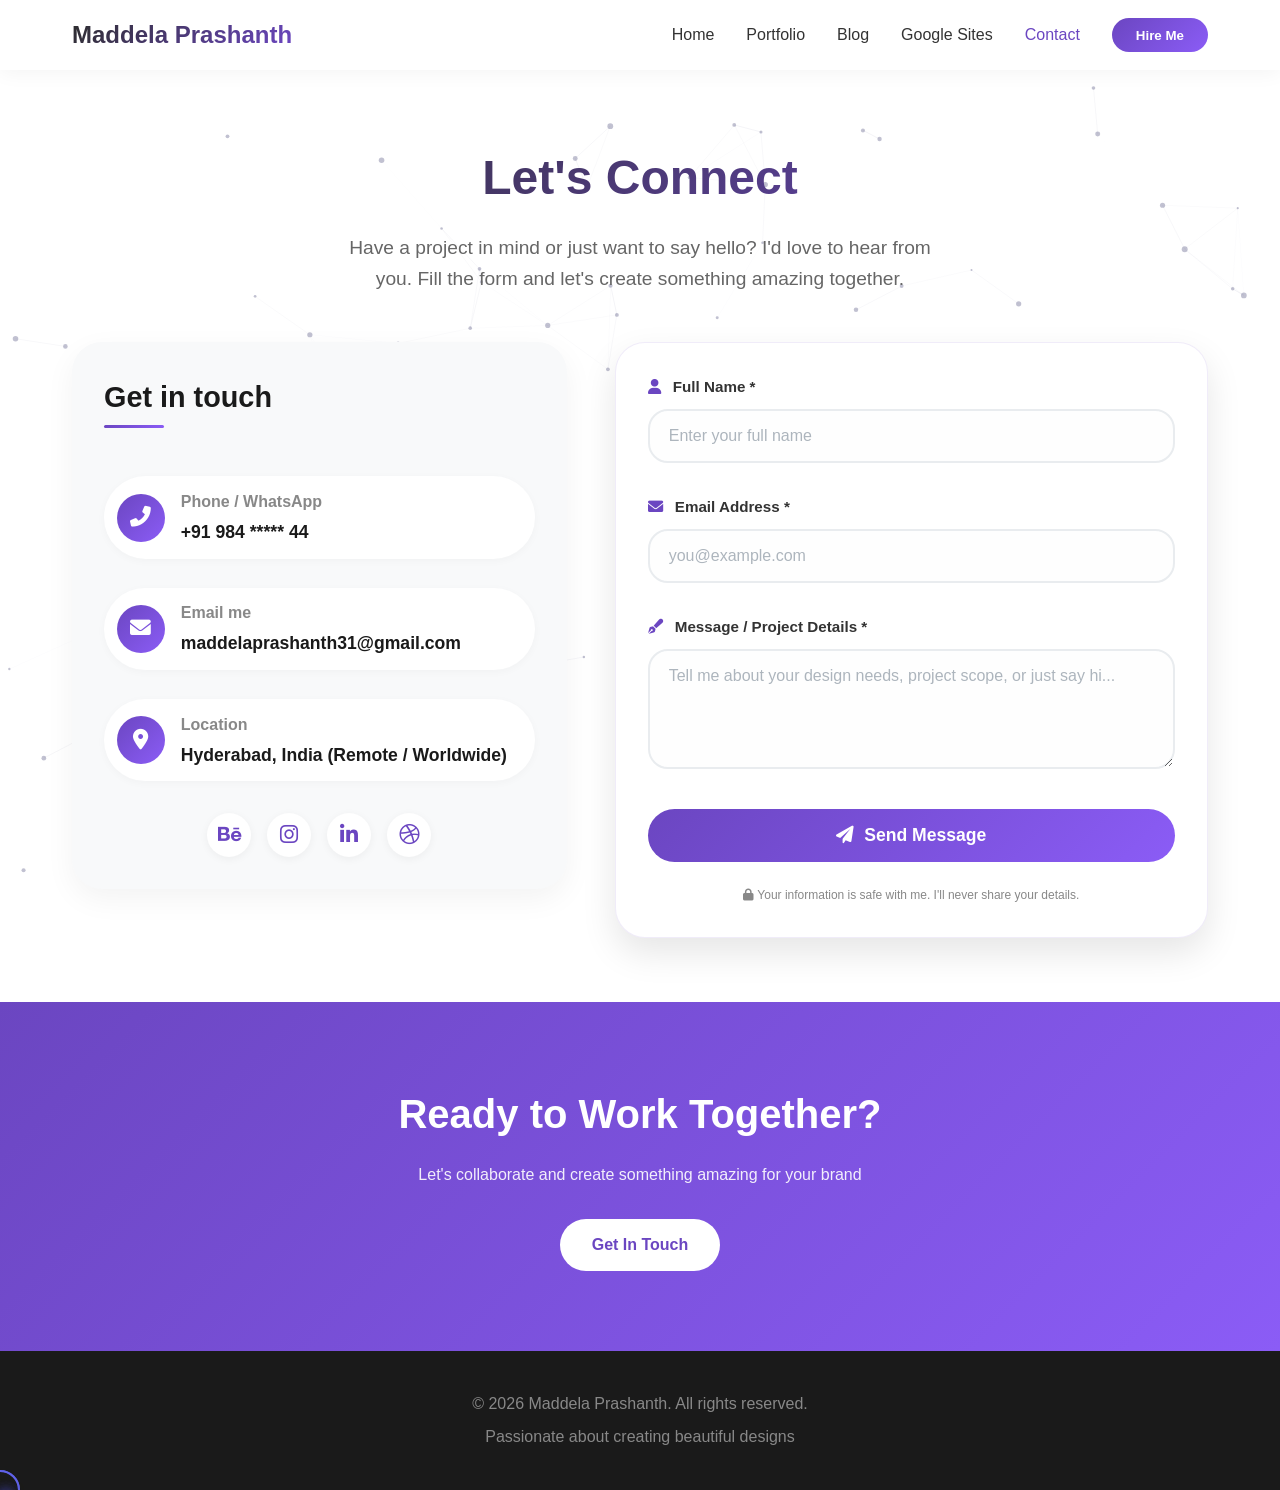
==== commit 9cb9a1ee: "update" ====
--- a/contact.html
+++ b/contact.html
@@ -25,6 +25,10 @@
                 <a href="index.html" class="nav-link">Home</a>
                 <a href="Portfolio Page.html" class="nav-link">Portfolio</a>
                 <a href="https://prashanthdesigner07.blogspot.com/2025/08/graphic-design.html?m=1" target="_blank" class="nav-link">Blog</a>
+                <a
+            href="https://sites.google.com/view/prashanth4"
+            target="_blank"
+            class="nav-link">Google Sites</a>
                 <a href="contact.html" class="nav-link active">Contact</a>
                 <button class="btn-hire" id="hireMeBtn">Hire Me</button>
             </nav>
@@ -108,7 +112,7 @@
     <section class="cta">
         <h2>Ready to Work Together?</h2>
         <p>Let's collaborate and create something amazing for your brand</p>
-        <a href="tel:984-827-3244" class="btn btn-primary">Get In Touch</a>
+        <a href="contact.html" class="btn btn-primary">Get In Touch</a>
     </section>
 
     <!-- Footer -->
--- a/index.css
+++ b/index.css
@@ -97,61 +97,6 @@
   transition: 0.3s;
 }
 
-/* ==================== HERO SECTION ==================== */
-.hero {
-  display: flex;
-  align-items: center;
-  justify-content: space-between;
-  max-width: 1200px;
-  margin: 120px auto 0;
-  padding: 4rem 2rem;
-  gap: 3rem;
-}
-
-.hero-content {
-  flex: 1;
-}
-
-.hero-title {
-  font-size: 4rem;
-  line-height: 1.2;
-  margin-bottom: 1.5rem;
-}
-
-.gradient-text {
-  background: linear-gradient(135deg, #6b46c1, #e94057);
-  -webkit-background-clip: text;
-  background-clip: text;
-  color: transparent;
-}
-
-.highlight {
-  color: #6b46c1;
-}
-
-.hero-subtitle {
-  font-size: 1.2rem;
-  color: #666;
-  margin-bottom: 2rem;
-  max-width: 500px;
-}
-
-.hero-image {
-  flex: 1;
-  display: flex;
-  justify-content: center;
-}
-
-.image-placeholder-1 {
-  background-image: url("imagess/Circle.png");
-  background-size: cover;
-  width: 350px;
-  height: 350px;
-  /* background: linear-gradient(135deg, #6b46c1, #8b5cf6); */
-  border-radius: 50%;
-  box-shadow: 0 20px 40px rgba(107, 70, 193, 0.2);
-}
-
 /* ==================== BUTTONS ==================== */
 .btn {
   display: inline-block;
@@ -185,6 +130,60 @@
   color: white;
 }
 
+/* ==================== HERO SECTION ==================== */
+.hero {
+  display: flex;
+  align-items: center;
+  justify-content: space-between;
+  max-width: 1200px;
+  margin: 120px auto 0;
+  padding: 4rem 2rem;
+  gap: 3rem;
+}
+
+.hero-content {
+  flex: 1;
+}
+
+.hero-title {
+  font-size: 4rem;
+  line-height: 1.2;
+  margin-bottom: 1.5rem;
+}
+
+.gradient-text {
+  background: linear-gradient(135deg, #6b46c1, #e94057);
+  -webkit-background-clip: text;
+  background-clip: text;
+  color: transparent;
+}
+
+.highlight {
+  color: #6b46c1;
+}
+
+.hero-subtitle {
+  font-size: 1.2rem;
+  color: #666;
+  margin-bottom: 2rem;
+  max-width: 500px;
+}
+
+.hero-image {
+  flex: 1;
+  display: flex;
+  justify-content: center;
+}
+
+.image-placeholder-1 {
+  background-image: url("imagess/Circle.png");
+  background-size: cover;
+  width: 350px;
+  height: 350px;
+  border-radius: 50%;
+  box-shadow: 0 20px 40px rgba(107, 70, 193, 0.2);
+}
+
 /* ==================== ABOUT SECTION ==================== */
 .about {
   background: #f8f9fa;
@@ -223,7 +222,6 @@
   background-size: cover;
   width: 100%;
   height: 300px;
-  /* background: linear-gradient(135deg, #ddd, #bbb); */
   border-radius: 20px;
 }
 
@@ -267,7 +265,6 @@
   background-size: cover;
   width: 90px;
   height: 90px;
-  /* background: linear-gradient(135deg, #6b46c1, #8b5cf6); */
   border-radius: 20px;
   margin: 0 auto;
 }
@@ -277,7 +274,6 @@
   background-size: cover;
   width: 90px;
   height: 90px;
-  /* background: linear-gradient(135deg, #6b46c1, #8b5cf6); */
   border-radius: 20px;
   margin: 0 auto;
 }
@@ -287,7 +283,6 @@
   background-size: cover;
   width: 90px;
   height: 90px;
-  /* background: linear-gradient(135deg, #6b46c1, #8b5cf6); */
   border-radius: 20px;
   margin: 0 auto;
 }
@@ -399,34 +394,17 @@
   background-image: url("https://images.unsplash.com/photo-1442512595331-e89e73853f31?w=400&h=250&fit=crop");
   background-size: cover;
 }
+
 .image-placeholder-4 {
   background-image: url("imagess/SAIL\ INTO\ Discover\ the\ world's\ most\ breathtaking.jpg");
   background-size: cover;
 }
+
 .image-placeholder-5 {
   background-image: url("https://images.unsplash.com/photo-1556761175-b413da4baf72?w=400&h=250&fit=crop");
   background-size: cover;
 }
-.image-placeholder-6 {
-  background-image: url("https://images.unsplash.com/photo-1445205170230-053b83016050?w=400&h=250&fit=crop");
-  background-size: cover;
-}
-.image-placeholder-7 {
-  background-image: url("https://images.unsplash.com/photo-1561070791-2526d30994b5?w=400&h=250&fit=crop");
-  background-size: cover;
-}
-.image-placeholder-8 {
-  background-image: url("imagess/Graphihc\ Designer.jpg");
-  background-size: cover;
-}
-.image-placeholder-9 {
-  background-image: url("https://images.unsplash.com/photo-1517248135467-4c7edcad34c4?w=400&h=250&fit=crop");
-  background-size: cover;
-}
-.image-placeholder-10 {
-  background-image: url("https://images.unsplash.com/photo-1512941937669-90a1b58e7e9c?w=400&h=250&fit=crop");
-  background-size: cover;
-}
+
 .image-placeholder-11 {
   background-image: url("https://images.unsplash.com/photo-1563986768609-322da13575f3?w=400&h=250&fit=crop");
   background-size: cover;
@@ -474,7 +452,7 @@
   margin: 5% auto;
   padding: 0;
   width: 90%;
-  height: 100%;
+  /* height: 100%; */
   max-width: 800px;
   border-radius: 20px;
   overflow: hidden;
@@ -913,15 +891,123 @@
   opacity: 1;
 }
 
-/* Responsive Design for Contact Page */
-@media (max-width: 900px) {
+/* ==================== CTA SECTION ==================== */
+.cta {
+  text-align: center;
+  padding: 5rem 2rem;
+  background: linear-gradient(135deg, #6b46c1, #8b5cf6);
+  color: white;
+}
+
+.cta h2 {
+  font-size: 2.5rem;
+  margin-bottom: 1rem;
+}
+
+.cta p {
+  margin-bottom: 2rem;
+  opacity: 0.9;
+}
+
+.cta .btn-primary {
+  background: white;
+  color: #6b46c1;
+}
+
+.cta .btn-primary:hover {
+  transform: translateY(-3px);
+  box-shadow: 0 10px 20px rgba(0, 0, 0, 0.2);
+}
+
+/* ==================== FOOTER ==================== */
+.footer {
+  background: #1a1a1a;
+  color: #888;
+  text-align: center;
+  padding: 2rem;
+}
+
+.footer-content p {
+  margin: 0.5rem 0;
+}
+
+/* ==================== RESPONSIVE DESIGN ==================== */
+@media (max-width: 768px) {
+  .hamburger {
+    display: flex;
+  }
+
+  .nav-menu {
+    position: fixed;
+    top: 70px;
+    left: -100%;
+    width: 100%;
+    height: calc(100vh - 70px);
+    background: white;
+    flex-direction: column;
+    padding: 2rem;
+    transition: left 0.3s;
+    gap: 1.5rem;
+  }
+
+  .nav-menu.active {
+    left: 0;
+  }
+
+  .hamburger.active span:nth-child(1) {
+    transform: rotate(45deg) translate(5px, 5px);
+  }
+
+  .hamburger.active span:nth-child(2) {
+    opacity: 0;
+  }
+
+  .hamburger.active span:nth-child(3) {
+    transform: rotate(-45deg) translate(7px, -6px);
+  }
+
+  .hero {
+    flex-direction: column;
+    text-align: center;
+    margin-top: 80px;
+  }
+
+  .hero-title {
+    font-size: 2.5rem;
+  }
+
+  .hero-subtitle {
+    margin-left: auto;
+    margin-right: auto;
+  }
+
+  .about-content {
+    flex-direction: column;
+    text-align: center;
+  }
+
+  .portfolio-grid {
+    grid-template-columns: 1fr;
+  }
+
+  .modal-content {
+    width: 95%;
+    margin: 10% auto;
+  }
+
+  .modal-info h3 {
+    font-size: 1.4rem;
+  }
+
   .contact-grid {
     grid-template-columns: 1fr;
     gap: 2rem;
   }
+
   .contact-page-wrapper {
     padding: 120px 1.5rem 3rem;
   }
+
   .contact-header h1 {
     font-size: 2.5rem;
   }
@@ -933,33 +1019,41 @@
     text-align: center;
     border-radius: 25px;
   }
+
   .contact-info,
   .contact-form-container {
     padding: 1.5rem;
   }
+
   .info-icon {
     width: 55px;
     height: 55px;
   }
+
   .info-text h4 {
     font-size: 0.9rem;
   }
+
   .info-text p,
   .info-text a {
     font-size: 1rem;
   }
+
   .social-icon {
     width: 38px;
     height: 38px;
     font-size: 1.1rem;
   }
+
   .btn-submit {
     font-size: 1rem;
     padding: 0.9rem;
   }
+
   .contact-header h1 {
     font-size: 2rem;
   }
+
   .contact-header p {
     font-size: 1rem;
   }
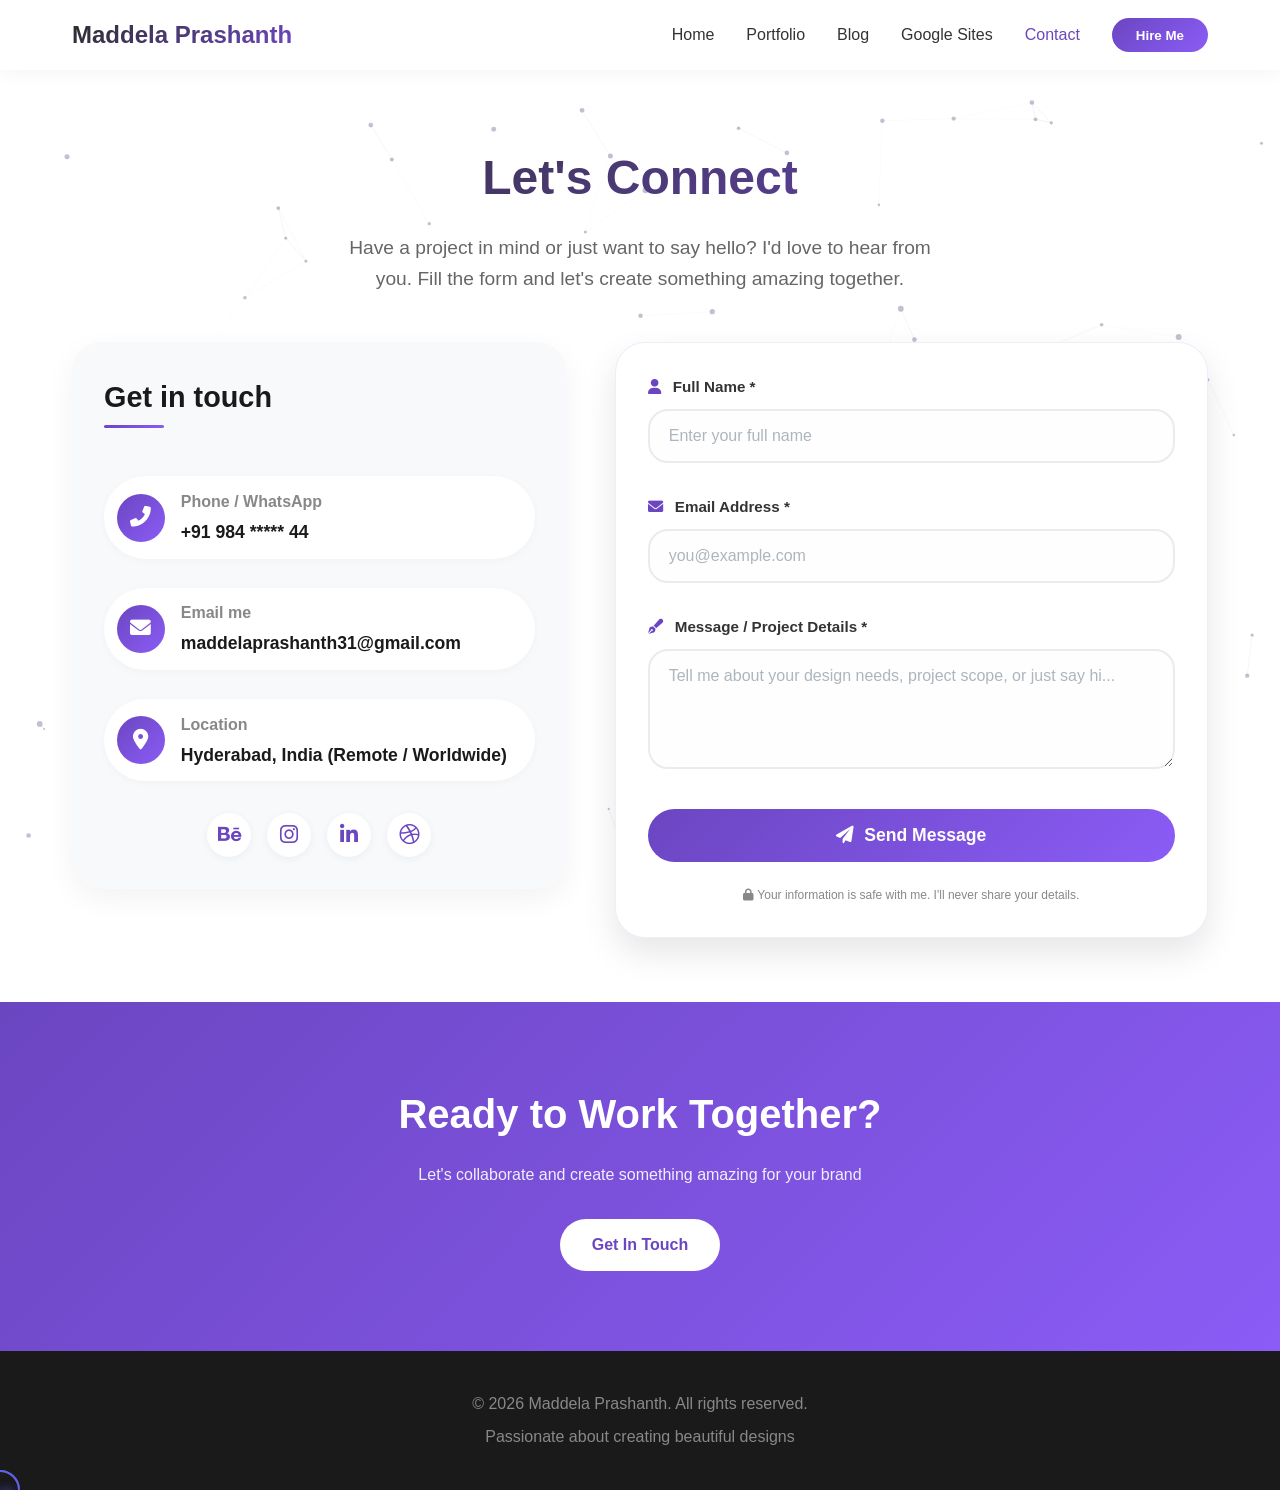
==== commit 8207b4a7: "updated" ====
--- a/contact.html
+++ b/contact.html
@@ -141,21 +141,23 @@
 
 
 
+<!-- background animatin -->
+<section>
 <canvas id="particleCanvas"></canvas>
 
 <script>
-  const canvas = document.getElementById('particleCanvas');
-  const ctx = canvas.getContext('2d');
+  const canvas = document.getElementById("particleCanvas");
+  const ctx = canvas.getContext("2d");
   let particles = [];
 
   function initCanvas() {
     canvas.width = window.innerWidth;
     canvas.height = window.innerHeight;
-    canvas.style.position = 'fixed';
-    canvas.style.top = '0';
-    canvas.style.left = '0';
-    canvas.style.zIndex = '-1';
-    canvas.style.pointerEvents = 'none';
+    canvas.style.position = "fixed";
+    canvas.style.top = "0";
+    canvas.style.left = "0";
+    canvas.style.zIndex = "-1";
+    canvas.style.pointerEvents = "none";
   }
 
   function createParticles() {
@@ -166,14 +168,14 @@
         y: Math.random() * canvas.height,
         radius: Math.random() * 2 + 1,
         vx: (Math.random() - 0.5) * 0.3,
-        vy: (Math.random() - 0.5) * 0.3
+        vy: (Math.random() - 0.5) * 0.3,
       });
     }
   }
 
   function drawParticles() {
     ctx.clearRect(0, 0, canvas.width, canvas.height);
-    ctx.fillStyle = 'rgba(100, 100, 140, 0.4)';
+    ctx.fillStyle = "rgba(100, 100, 140, 0.4)";
     for (let i = 0; i < particles.length; i++) {
       let p = particles[i];
       ctx.beginPath();
@@ -203,7 +205,7 @@
     requestAnimationFrame(drawParticles);
   }
 
-  window.addEventListener('resize', () => {
+  window.addEventListener("resize", () => {
     canvas.width = window.innerWidth;
     canvas.height = window.innerHeight;
     particles = [];
@@ -215,7 +217,8 @@
   drawParticles();
 </script>
 
-
+<!-- cursor animation -->
+<section>
 <style>
   .cursor-particle {
     position: fixed;
@@ -228,7 +231,7 @@
     opacity: 0;
     transition: opacity 0.3s;
   }
-  
+
   .main-cursor {
     position: fixed;
     width: 12px;
@@ -241,7 +244,7 @@
     box-shadow: 0 0 12px rgba(99, 102, 241, 0.6);
     mix-blend-mode: difference;
   }
-  
+
   .cursor-ring {
     position: fixed;
     width: 40px;
@@ -253,37 +256,42 @@
     transition: all 0.2s cubic-bezier(0.2, 0.9, 0.4, 1.1);
     opacity: 0.8;
   }
-  
+
   .cursor-ring.magnetic {
     transform: scale(1.5);
     border-color: #818cf8;
     background: rgba(99, 102, 241, 0.1);
     backdrop-filter: blur(4px);
   }
-  
+
   @media (max-width: 768px) {
-    .main-cursor, .cursor-ring, .cursor-particle {
+    .main-cursor,
+    .cursor-ring,
+    .cursor-particle {
       display: none;
     }
   }
 </style>
-
+</section>
+<!-- cursor animation -->
 <script>
-  (function() {
+  (function () {
     // Create elements
-    const mainCursor = document.createElement('div');
-    const cursorRing = document.createElement('div');
-    mainCursor.className = 'main-cursor';
-    cursorRing.className = 'cursor-ring';
+    const mainCursor = document.createElement("div");
+    const cursorRing = document.createElement("div");
+    mainCursor.className = "main-cursor";
+    cursorRing.className = "cursor-ring";
     document.body.appendChild(mainCursor);
     document.body.appendChild(cursorRing);
-    
+
     // Trail particles array
     let particles = [];
     const MAX_PARTICLES = 12;
-    let mouseX = 0, mouseY = 0;
-    let ringX = 0, ringY = 0;
-    
+    let mouseX = 0,
+      mouseY = 0;
+    let ringX = 0,
+      ringY = 0;
+
     // Create particle system
     class Particle {
       constructor(x, y) {
@@ -293,12 +301,12 @@
         this.life = 1;
         this.decay = 0.02 + Math.random() * 0.03;
       }
-      
+
       update() {
         this.life -= this.decay;
         return this.life > 0;
       }
-      
+
       draw(ctx) {
         ctx.fillStyle = `rgba(99, 102, 241, ${this.life * 0.5})`;
         ctx.beginPath();
@@ -306,37 +314,37 @@
         ctx.fill();
       }
     }
-    
+
     // Setup canvas for particles
-    const canvas = document.createElement('canvas');
-    canvas.style.position = 'fixed';
-    canvas.style.top = '0';
-    canvas.style.left = '0';
-    canvas.style.pointerEvents = 'none';
-    canvas.style.zIndex = '9998';
+    const canvas = document.createElement("canvas");
+    canvas.style.position = "fixed";
+    canvas.style.top = "0";
+    canvas.style.left = "0";
+    canvas.style.pointerEvents = "none";
+    canvas.style.zIndex = "9998";
     document.body.appendChild(canvas);
-    const ctx = canvas.getContext('2d');
-    
+    const ctx = canvas.getContext("2d");
+
     function resizeCanvas() {
       canvas.width = window.innerWidth;
       canvas.height = window.innerHeight;
     }
-    window.addEventListener('resize', resizeCanvas);
+    window.addEventListener("resize", resizeCanvas);
     resizeCanvas();
-    
+
     // Track mouse
-    document.addEventListener('mousemove', (e) => {
+    document.addEventListener("mousemove", (e) => {
       mouseX = e.clientX;
       mouseY = e.clientY;
-      
+
       // Add particle trail
       particles.push(new Particle(mouseX, mouseY));
       if (particles.length > MAX_PARTICLES) particles.shift();
-      
+
       // Update cursor position instantly
       mainCursor.style.transform = `translate(${mouseX - 6}px, ${mouseY - 6}px)`;
     });
-    
+
     // Smooth ring animation
     function animateRing() {
       ringX += (mouseX - ringX) * 0.12;
@@ -345,71 +353,84 @@
       requestAnimationFrame(animateRing);
     }
     animateRing();
-    
+
     // Draw particles
     function drawParticles() {
       ctx.clearRect(0, 0, canvas.width, canvas.height);
-      particles = particles.filter(p => p.update());
-      particles.forEach(p => p.draw(ctx));
+      particles = particles.filter((p) => p.update());
+      particles.forEach((p) => p.draw(ctx));
       requestAnimationFrame(drawParticles);
     }
     drawParticles();
-    
+
     // Magnetic effect on buttons/links
-    const magneticElements = document.querySelectorAll('a, button, .btn, .project-card');
-    
-    magneticElements.forEach(el => {
-      el.addEventListener('mouseenter', () => {
-        cursorRing.classList.add('magnetic');
+    const magneticElements = document.querySelectorAll(
+      "a, button, .btn, .project-card",
+    );
+
+    magneticElements.forEach((el) => {
+      el.addEventListener("mouseenter", () => {
+        cursorRing.classList.add("magnetic");
       });
-      
-      el.addEventListener('mouseleave', () => {
-        cursorRing.classList.remove('magnetic');
+
+      el.addEventListener("mouseleave", () => {
+        cursorRing.classList.remove("magnetic");
       });
-      
-      el.addEventListener('mousemove', (e) => {
+
+      el.addEventListener("mousemove", (e) => {
         const rect = el.getBoundingClientRect();
         const centerX = rect.left + rect.width / 2;
         const centerY = rect.top + rect.height / 2;
         const distX = mouseX - centerX;
         const distY = mouseY - centerY;
         const maxDist = 50;
-        const strength = Math.min(1, Math.sqrt(distX * distX + distY * distY) / maxDist);
-        
+        const strength = Math.min(
+          1,
+          Math.sqrt(distX * distX + distY * distY) / maxDist,
+        );
+
         if (strength < 1) {
           cursorRing.style.transform = `translate(${ringX - 20 + distX * 0.2}px, ${ringY - 20 + distY * 0.2}px)`;
         }
       });
     });
-    
+
     // Dynamic element observer
     const observer = new MutationObserver(() => {
-      const newMagnetic = document.querySelectorAll('a, button, .btn, .project-card');
-      newMagnetic.forEach(el => {
+      const newMagnetic = document.querySelectorAll(
+        "a, button, .btn, .project-card",
+      );
+      newMagnetic.forEach((el) => {
         if (!el.hasMagneticListener) {
           el.hasMagneticListener = true;
-          el.addEventListener('mouseenter', () => cursorRing.classList.add('magnetic'));
-          el.addEventListener('mouseleave', () => cursorRing.classList.remove('magnetic'));
+          el.addEventListener("mouseenter", () =>
+            cursorRing.classList.add("magnetic"),
+          );
+          el.addEventListener("mouseleave", () =>
+            cursorRing.classList.remove("magnetic"),
+          );
         }
       });
     });
-    
+
     observer.observe(document.body, { childList: true, subtree: true });
-    
+
     // Hide on window leave
-    document.addEventListener('mouseleave', () => {
-      mainCursor.style.opacity = '0';
-      cursorRing.style.opacity = '0';
-      canvas.style.opacity = '0';
+    document.addEventListener("mouseleave", () => {
+      mainCursor.style.opacity = "0";
+      cursorRing.style.opacity = "0";
+      canvas.style.opacity = "0";
     });
-    
-    document.addEventListener('mouseenter', () => {
-      mainCursor.style.opacity = '1';
-      cursorRing.style.opacity = '0.8';
-      canvas.style.opacity = '1';
+
+    document.addEventListener("mouseenter", () => {
+      mainCursor.style.opacity = "1";
+      cursorRing.style.opacity = "0.8";
+      canvas.style.opacity = "1";
     });
   })();
 </script>
+</section>
+<!-- background animatin -->
 
 
     <script src="script.js"></script>
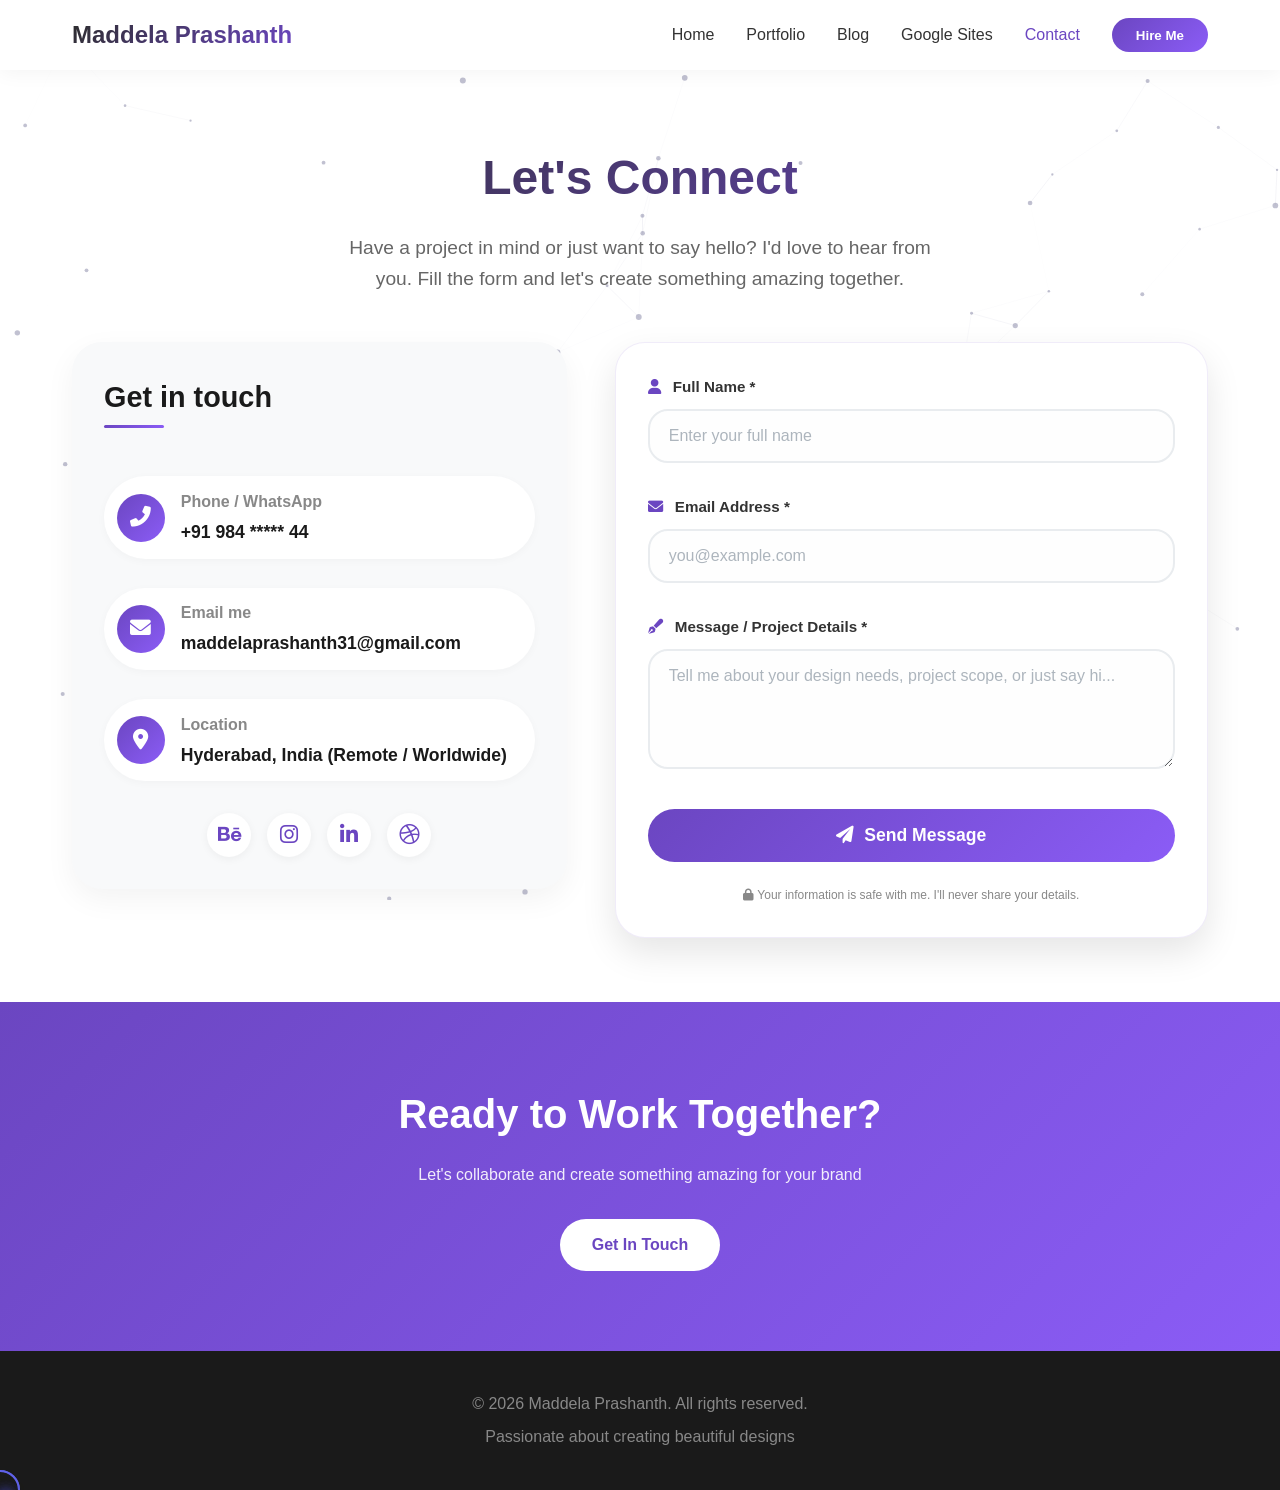
==== commit 4b777946: "updated" ====
--- a/contact.html
+++ b/contact.html
@@ -14,7 +14,7 @@
     <header class="navbar">
         <div class="nav-container">
             <div class="logo">
-                <a href="index.html">Maddela Prashanth</a>
+                <a href="contact.html">Maddela Prashanth</a>
             </div>
             <button class="hamburger" id="hamburger">
                 <span></span>
@@ -30,7 +30,9 @@
             target="_blank"
             class="nav-link">Google Sites</a>
                 <a href="contact.html" class="nav-link active">Contact</a>
-                <button class="btn-hire" id="hireMeBtn">Hire Me</button>
+                <a href="mailto:maddelaprashanth31@gmail.com">
+            <button class="btn-hire">Hire Me</button>
+          </a>
             </nav>
         </div>
     </header> 
--- a/index.css
+++ b/index.css
@@ -1057,4 +1057,4 @@
   .contact-header p {
     font-size: 1rem;
   }
-}
+}
